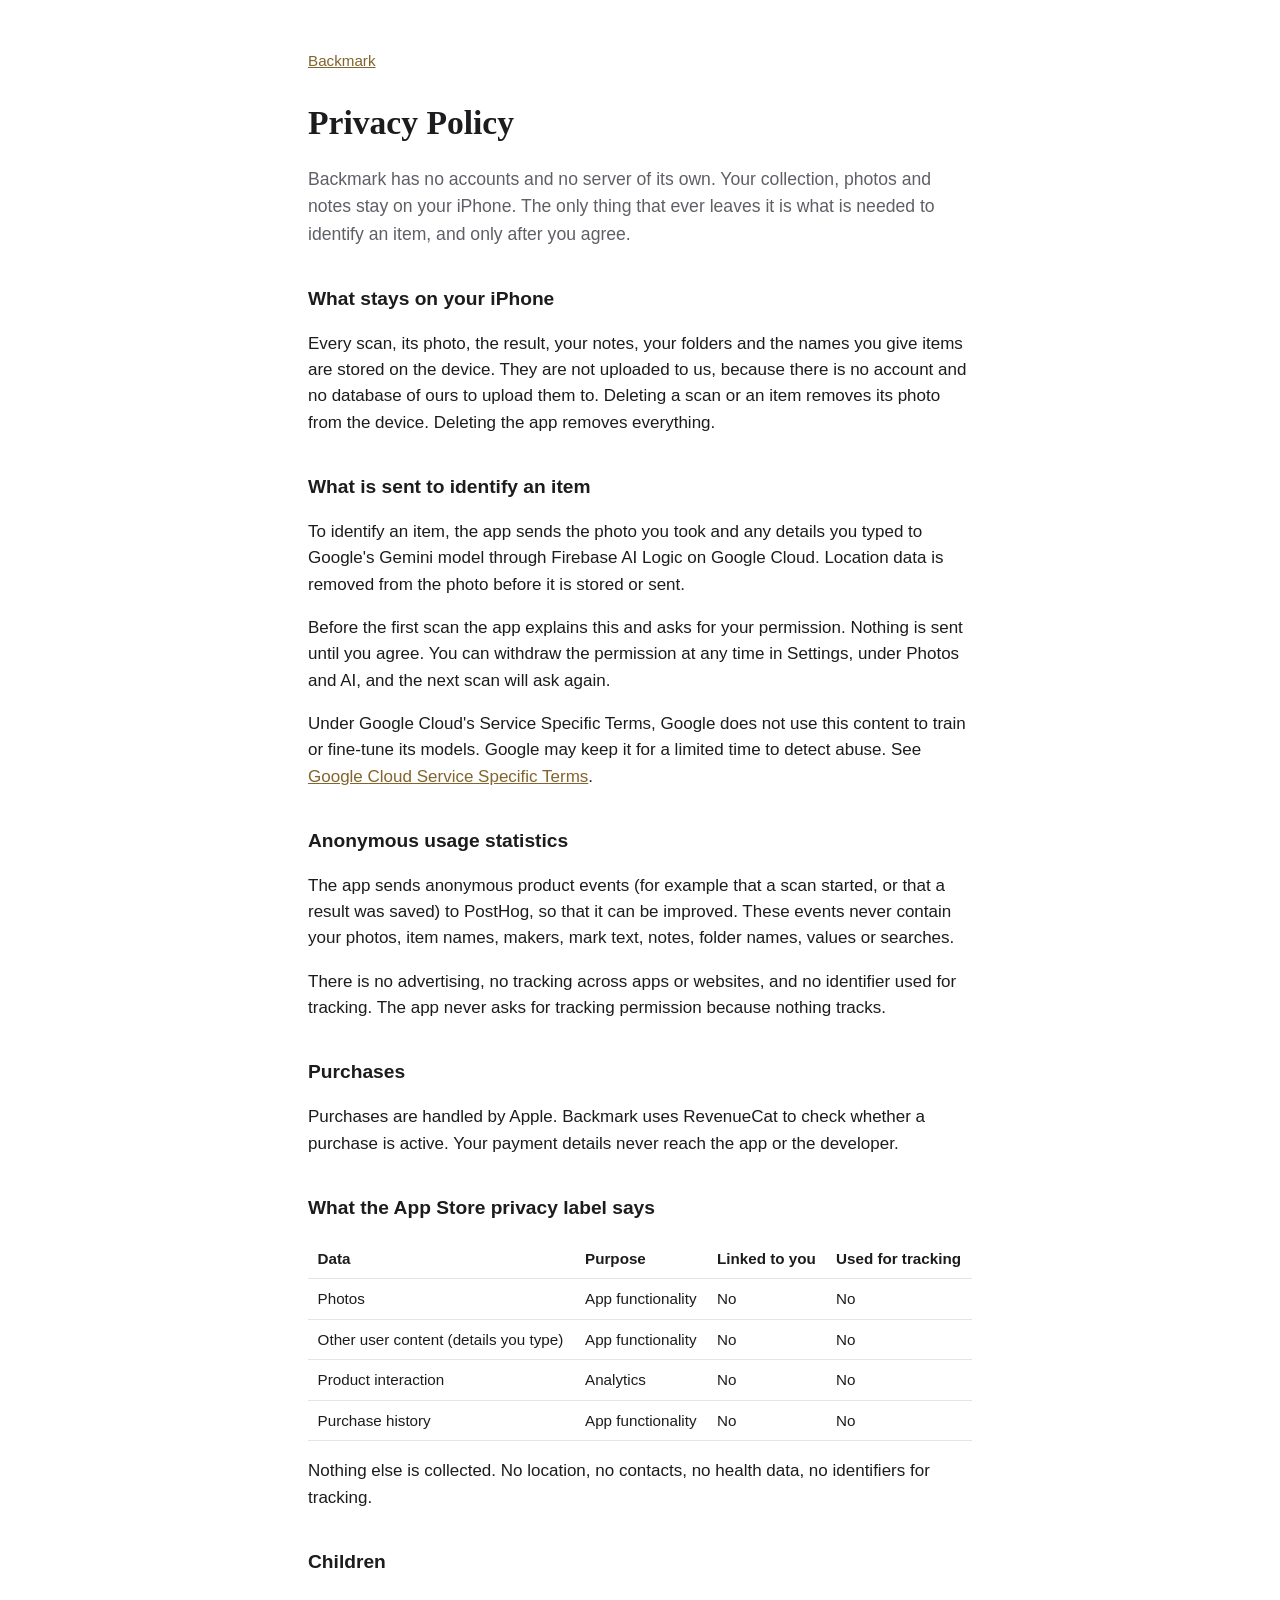
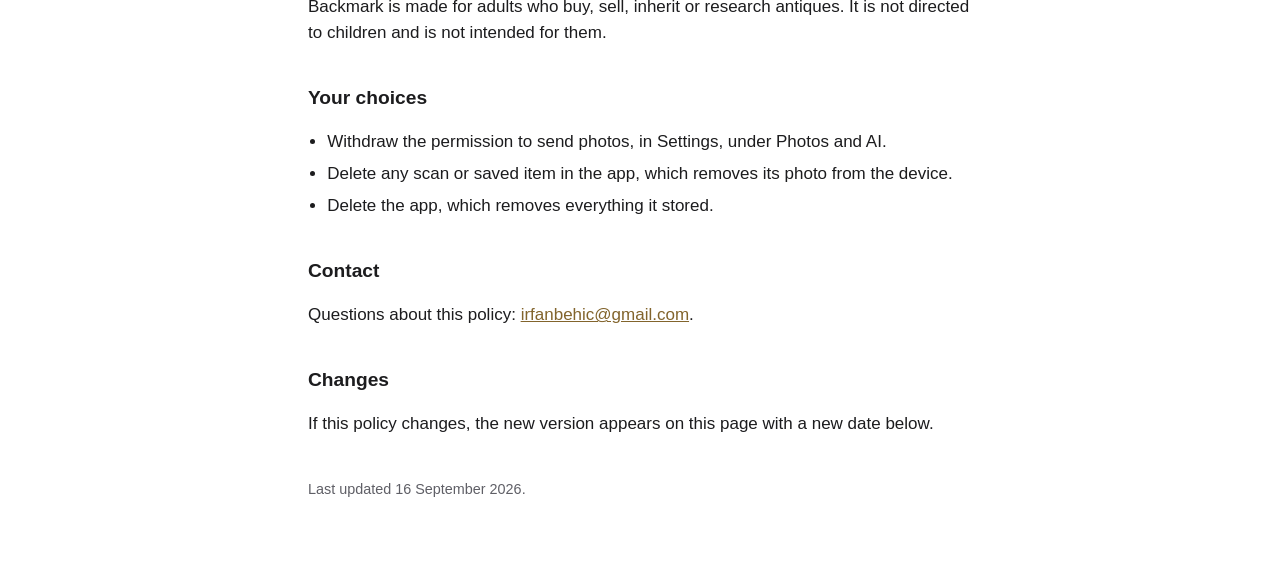
==== privacy/index.html @ 40e5ccbb "feat: add the Backmark website, privacy policy, terms and support pages Co-Authored-By: Claude Opus " ====
<!doctype html>
<html lang="en">
<head>
<meta charset="utf-8">
<meta name="viewport" content="width=device-width, initial-scale=1">
<title>Privacy Policy · Backmark</title>
<link rel="stylesheet" href="../style.css">
</head>
<body>
<main>
  <a class="back" href="../">Backmark</a>
  <h1>Privacy Policy</h1>
  <p class="lead">Backmark has no accounts and no server of its own. Your collection, photos and
  notes stay on your iPhone. The only thing that ever leaves it is what is needed to identify an
  item, and only after you agree.</p>

  <h2>What stays on your iPhone</h2>
  <p>Every scan, its photo, the result, your notes, your folders and the names you give items are
  stored on the device. They are not uploaded to us, because there is no account and no database of
  ours to upload them to. Deleting a scan or an item removes its photo from the device. Deleting the
  app removes everything.</p>

  <h2>What is sent to identify an item</h2>
  <p>To identify an item, the app sends the photo you took and any details you typed to Google's
  Gemini model through Firebase AI Logic on Google Cloud. Location data is removed from the photo
  before it is stored or sent.</p>
  <p>Before the first scan the app explains this and asks for your permission. Nothing is sent until
  you agree. You can withdraw the permission at any time in Settings, under Photos and AI, and the
  next scan will ask again.</p>
  <p>Under Google Cloud's Service Specific Terms, Google does not use this content to train or
  fine-tune its models. Google may keep it for a limited time to detect abuse. See
  <a href="https://cloud.google.com/terms/service-terms">Google Cloud Service Specific Terms</a>.</p>

  <h2>Anonymous usage statistics</h2>
  <p>The app sends anonymous product events (for example that a scan started, or that a result was
  saved) to PostHog, so that it can be improved. These events never contain your photos, item names,
  makers, mark text, notes, folder names, values or searches.</p>
  <p>There is no advertising, no tracking across apps or websites, and no identifier used for
  tracking. The app never asks for tracking permission because nothing tracks.</p>

  <h2>Purchases</h2>
  <p>Purchases are handled by Apple. Backmark uses RevenueCat to check whether a purchase is active.
  Your payment details never reach the app or the developer.</p>

  <h2>What the App Store privacy label says</h2>
  <table>
    <tr><th>Data</th><th>Purpose</th><th>Linked to you</th><th>Used for tracking</th></tr>
    <tr><td>Photos</td><td>App functionality</td><td>No</td><td>No</td></tr>
    <tr><td>Other user content (details you type)</td><td>App functionality</td><td>No</td><td>No</td></tr>
    <tr><td>Product interaction</td><td>Analytics</td><td>No</td><td>No</td></tr>
    <tr><td>Purchase history</td><td>App functionality</td><td>No</td><td>No</td></tr>
  </table>
  <p>Nothing else is collected. No location, no contacts, no health data, no identifiers for
  tracking.</p>

  <h2>Children</h2>
  <p>Backmark is made for adults who buy, sell, inherit or research antiques. It is not directed to
  children and is not intended for them.</p>

  <h2>Your choices</h2>
  <ul>
    <li>Withdraw the permission to send photos, in Settings, under Photos and AI.</li>
    <li>Delete any scan or saved item in the app, which removes its photo from the device.</li>
    <li>Delete the app, which removes everything it stored.</li>
  </ul>

  <h2>Contact</h2>
  <p>Questions about this policy: <a href="mailto:irfanbehic@gmail.com">irfanbehic@gmail.com</a>.</p>

  <h2>Changes</h2>
  <p>If this policy changes, the new version appears on this page with a new date below.</p>

  <p class="updated">Last updated 16 September 2026.</p>
</main>
</body>
</html>
---- style.css ----
:root {
  --ground: #ffffff;
  --text: #1c1c1e;
  --secondary: #5f5f66;
  --brass: #82642c;
  --rule: #e3e3e8;
}

@media (prefers-color-scheme: dark) {
  :root {
    --ground: #000000;
    --text: #f2f2f7;
    --secondary: #aeaeb2;
    --brass: #d4af6a;
    --rule: #2c2c2e;
  }
}

* { box-sizing: border-box; }

body {
  margin: 0;
  background: var(--ground);
  color: var(--text);
  font: 17px/1.55 -apple-system, BlinkMacSystemFont, "Segoe UI", Roboto, Helvetica, Arial, sans-serif;
  -webkit-text-size-adjust: 100%;
}

main {
  max-width: 44rem;
  margin: 0 auto;
  padding: 3rem 1.25rem 4rem;
}

h1 {
  font-family: "New York", Georgia, "Times New Roman", serif;
  font-size: 2.1rem;
  margin: 0 0 0.75rem;
}

h2 {
  font-size: 1.2rem;
  margin: 2.25rem 0 0.6rem;
}

h3 {
  font-size: 1rem;
  margin: 1.5rem 0 0.4rem;
}

p, li { color: var(--text); }

.lead { font-size: 1.1rem; color: var(--secondary); }

a { color: var(--brass); }

ul { padding-left: 1.2rem; }

li { margin: 0.35rem 0; }

table {
  border-collapse: collapse;
  width: 100%;
  margin: 1rem 0;
  font-size: 0.95rem;
}

th, td {
  text-align: left;
  padding: 0.5rem 0.6rem;
  border-bottom: 1px solid var(--rule);
  vertical-align: top;
}

.updated, .footer {
  color: var(--secondary);
  font-size: 0.9rem;
  margin-top: 2.5rem;
}

.back { display: inline-block; margin-bottom: 1.5rem; font-size: 0.95rem; }
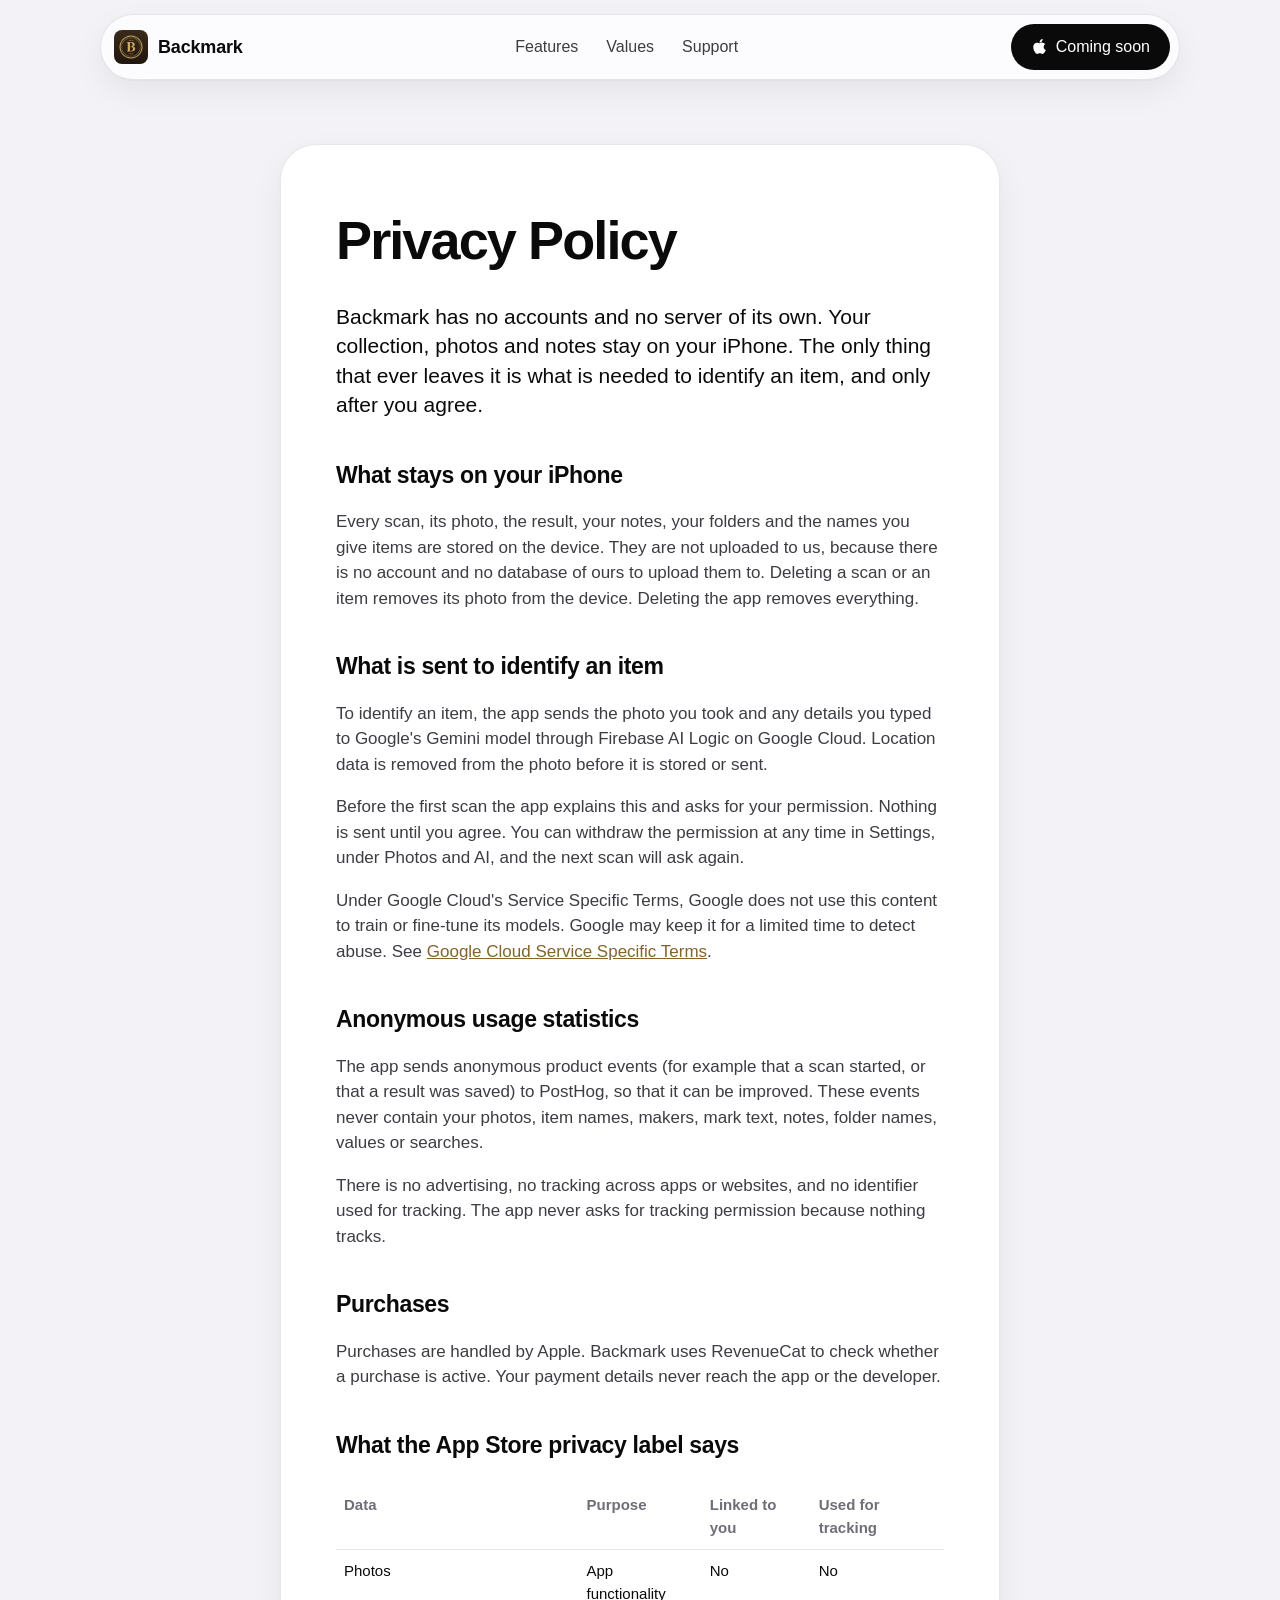
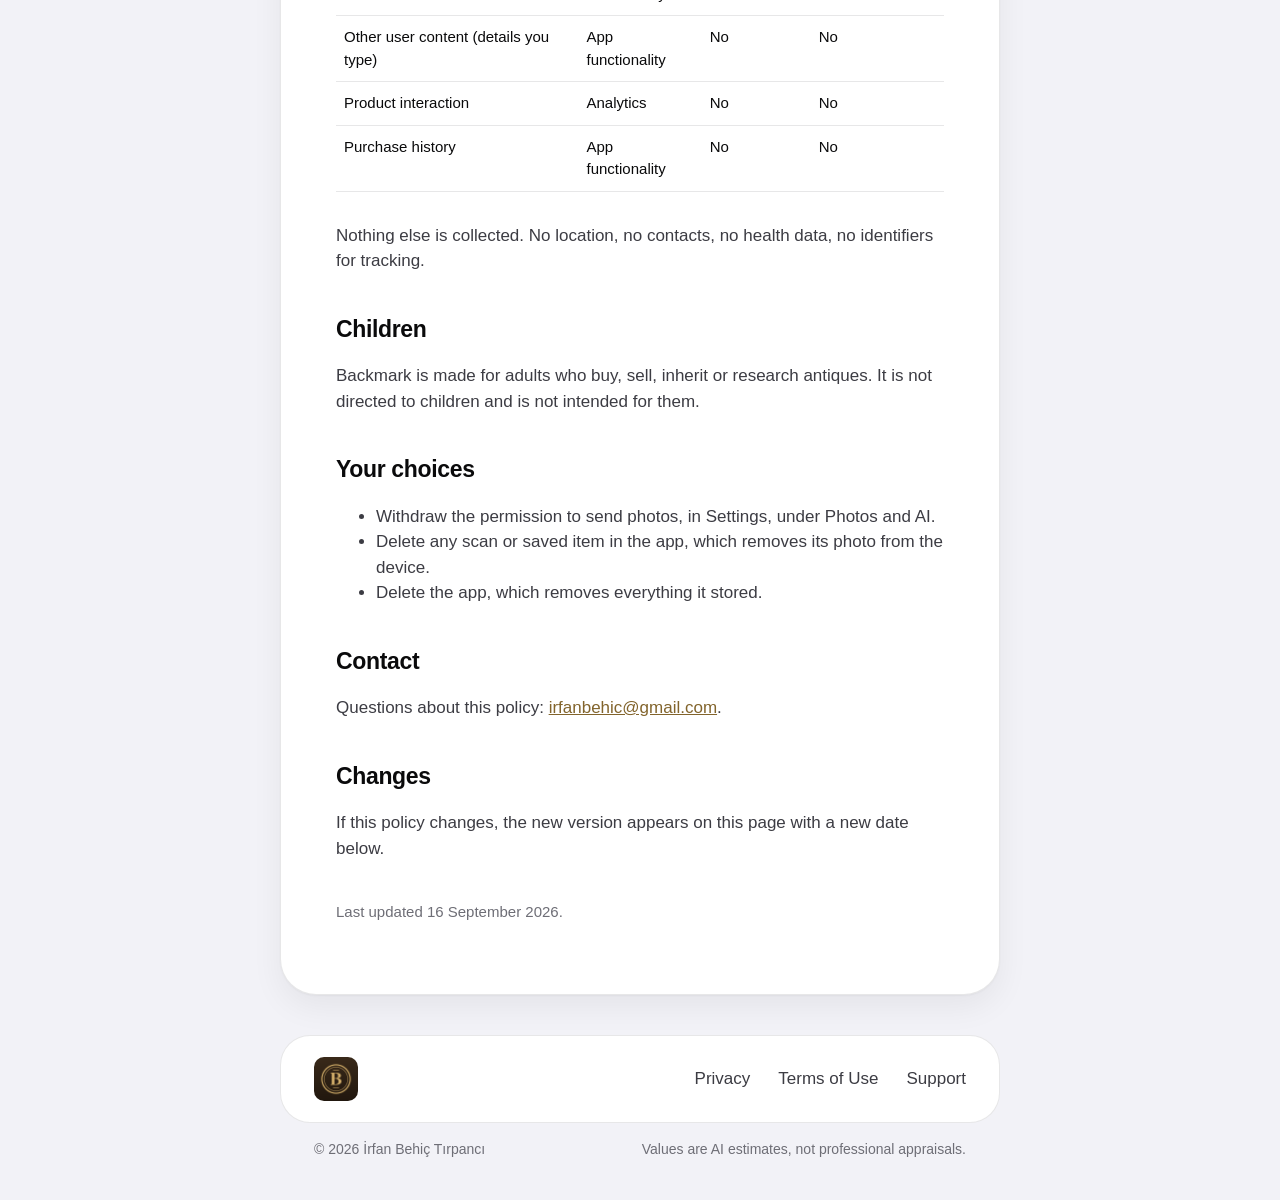
==== commit 8011947e: "feat: redesign the website with a hero, feature tiles and matching legal pages Co-Authored-By: Claud" ====
--- a/privacy/index.html
+++ b/privacy/index.html
@@ -3,12 +3,30 @@
 <head>
 <meta charset="utf-8">
 <meta name="viewport" content="width=device-width, initial-scale=1">
-<title>Privacy Policy · Backmark</title>
-<link rel="stylesheet" href="../style.css">
+<title>Privacy Policy | Backmark</title>
+<link rel="icon" href="../assets/icon-180.png" type="image/png">
+<link rel="apple-touch-icon" href="../assets/icon-180.png">
+<link rel="stylesheet" href="../assets/style.css">
 </head>
 <body>
-<main>
-  <a class="back" href="../">Backmark</a>
+
+<header class="nav">
+  <div class="nav__bar">
+    <a class="brand" href="../"><img src="../assets/icon-180.png" alt="" width="34" height="34">Backmark</a>
+    <nav class="nav__links" aria-label="Main">
+      <a href="../#features">Features</a>
+      <a href="../#values">Values</a>
+      <a href="../support/">Support</a>
+    </nav>
+    <span class="store" role="img" aria-label="Coming soon to the App Store">
+      <svg viewBox="0 0 384 512" aria-hidden="true"><path d="M318.7 268.7c-.2-36.7 16.4-64.4 50-84.8-18.8-26.9-47.2-41.7-84.7-44.6-35.5-2.8-74.3 20.7-88.5 20.7-15 0-49.4-19.7-76.4-19.7C63.3 141.2 4 184.8 4 273.5q0 39.3 14.4 81.2c12.8 36.7 59 126.7 107.2 125.2 25.2-.6 43-17.9 75.8-17.9 31.8 0 48.3 17.9 76.4 17.9 48.6-.7 90.4-82.5 102.6-119.3-65.2-30.7-61.7-90-61.7-91.9zm-56.6-164.2c27.3-32.4 24.8-61.9 24-72.5-24.1 1.4-52 16.4-67.9 34.9-17.5 19.8-27.8 44.3-25.6 71.9 26.1 2 49.9-11.4 69.5-34.3z"/></svg>
+      Coming soon
+    </span>
+  </div>
+</header>
+
+<main class="doc shell shell--narrow">
+  <article class="doc__card">
   <h1>Privacy Policy</h1>
   <p class="lead">Backmark has no accounts and no server of its own. Your collection, photos and
   notes stay on your iPhone. The only thing that ever leaves it is what is needed to identify an
@@ -43,13 +61,13 @@
   Your payment details never reach the app or the developer.</p>
 
   <h2>What the App Store privacy label says</h2>
-  <table>
+  <div class="table-wrap"><table>
     <tr><th>Data</th><th>Purpose</th><th>Linked to you</th><th>Used for tracking</th></tr>
     <tr><td>Photos</td><td>App functionality</td><td>No</td><td>No</td></tr>
     <tr><td>Other user content (details you type)</td><td>App functionality</td><td>No</td><td>No</td></tr>
     <tr><td>Product interaction</td><td>Analytics</td><td>No</td><td>No</td></tr>
     <tr><td>Purchase history</td><td>App functionality</td><td>No</td><td>No</td></tr>
-  </table>
+  </table></div>
   <p>Nothing else is collected. No location, no contacts, no health data, no identifiers for
   tracking.</p>
 
@@ -71,6 +89,23 @@
   <p>If this policy changes, the new version appears on this page with a new date below.</p>
 
   <p class="updated">Last updated 16 September 2026.</p>
+</article>
 </main>
+
+<footer class="footer shell shell--narrow">
+  <div class="footer__bar">
+    <a href="../" aria-label="Backmark home"><img src="../assets/icon-180.png" alt="" width="44" height="44"></a>
+    <nav class="footer__links" aria-label="Legal">
+      <a href="../privacy/">Privacy</a>
+      <a href="../terms/">Terms of Use</a>
+      <a href="../support/">Support</a>
+    </nav>
+  </div>
+  <div class="footer__note">
+    <span>© 2026 İrfan Behiç Tırpancı</span>
+    <span>Values are AI estimates, not professional appraisals.</span>
+  </div>
+</footer>
+
 </body>
 </html>
--- a/assets/style.css
+++ b/assets/style.css
@@ -0,0 +1,331 @@
+/* Backmark website. System fonts, Brass accent, light and dark, no trackers. */
+
+:root {
+  --page: #f2f2f7;
+  --card: #ffffff;
+  --card-soft: #fafafc;
+  --ink: #0a0a0b;
+  --ink-2: #3c3c43;
+  --ink-3: #6e6e76;
+  --rule: rgba(60, 60, 67, 0.12);
+  --brass: #82642c;
+  --brass-soft: rgba(130, 100, 44, 0.1);
+  --on-dark: #ffffff;
+  --button: #0a0a0b;
+  --button-ink: #ffffff;
+  --nav: rgba(255, 255, 255, 0.72);
+  --shadow: 0 1px 2px rgba(0, 0, 0, 0.04), 0 12px 32px rgba(0, 0, 0, 0.06);
+  --green: #248a3d;
+  --orange: #c93400;
+  --grey: #8e8e93;
+  --serif: "New York", ui-serif, "Iowan Old Style", Georgia, serif;
+  --sans: -apple-system, BlinkMacSystemFont, "SF Pro Text", "Inter", "Segoe UI", Roboto, Helvetica, Arial, sans-serif;
+  --mono: ui-monospace, "SF Mono", Menlo, Consolas, monospace;
+  color-scheme: light dark;
+}
+
+@media (prefers-color-scheme: dark) {
+  :root {
+    --page: #000000;
+    --card: #1c1c1e;
+    --card-soft: #161618;
+    --ink: #f5f5f7;
+    --ink-2: #d1d1d6;
+    --ink-3: #98989f;
+    --rule: rgba(235, 235, 245, 0.12);
+    --brass: #d4af6a;
+    --brass-soft: rgba(212, 175, 106, 0.14);
+    --button: #f5f5f7;
+    --button-ink: #0a0a0b;
+    --nav: rgba(28, 28, 30, 0.72);
+    --shadow: 0 1px 2px rgba(0, 0, 0, 0.5), 0 12px 32px rgba(0, 0, 0, 0.35);
+    --green: #30d158;
+    --orange: #ff9f0a;
+    --grey: #98989f;
+  }
+}
+
+* { box-sizing: border-box; }
+
+html { scroll-behavior: smooth; }
+
+body {
+  margin: 0;
+  background: var(--page);
+  color: var(--ink);
+  font: 17px/1.5 var(--sans);
+  -webkit-font-smoothing: antialiased;
+  -webkit-text-size-adjust: 100%;
+  overflow-x: hidden;
+}
+
+img { display: block; max-width: 100%; }
+
+a { color: inherit; }
+
+.shell { width: min(1040px, 100% - 32px); margin-inline: auto; }
+.shell--narrow { width: min(720px, 100% - 32px); }
+
+.visually-hidden {
+  position: absolute; width: 1px; height: 1px; overflow: hidden;
+  clip: rect(0 0 0 0); white-space: nowrap;
+}
+
+/* Navigation: a floating glass capsule */
+
+.nav {
+  position: sticky; top: 14px; z-index: 10;
+  margin-top: 14px;
+}
+
+.nav__bar {
+  display: flex; align-items: center; justify-content: space-between; gap: 16px;
+  width: min(1080px, 100% - 24px); margin-inline: auto;
+  padding: 10px 10px 10px 14px;
+  border-radius: 999px;
+  background: var(--nav);
+  -webkit-backdrop-filter: saturate(180%) blur(20px);
+  backdrop-filter: saturate(180%) blur(20px);
+  box-shadow: inset 0 0 0 1px var(--rule), var(--shadow);
+}
+
+.brand {
+  display: inline-flex; align-items: center; gap: 10px;
+  font-weight: 600; font-size: 18px; text-decoration: none; letter-spacing: -0.01em;
+}
+.brand img { width: 34px; height: 34px; border-radius: 8px; }
+
+.nav__links { display: flex; gap: 28px; }
+.nav__links a { text-decoration: none; color: var(--ink-2); font-size: 16px; }
+.nav__links a:hover { color: var(--ink); }
+
+.store {
+  display: inline-flex; align-items: center; gap: 8px;
+  padding: 11px 20px; border-radius: 999px;
+  background: var(--button); color: var(--button-ink);
+  font-weight: 500; font-size: 16px; text-decoration: none; white-space: nowrap;
+}
+.store svg { width: 17px; height: 17px; margin-top: -2px; fill: currentColor; }
+.store--large { padding: 14px 26px; font-size: 19px; }
+.store--large svg { width: 20px; height: 20px; }
+.store small { font-size: inherit; opacity: 0.62; font-weight: 400; }
+
+@media (max-width: 720px) {
+  .nav__links { display: none; }
+  .store small { display: none; }
+}
+
+/* Hero */
+
+.hero { padding: 72px 0 56px; }
+.hero__grid {
+  display: grid; grid-template-columns: 1.05fr 0.95fr; align-items: center; gap: 40px;
+}
+
+.eyebrow {
+  display: inline-flex; align-items: center; gap: 8px;
+  padding: 6px 12px; border-radius: 999px;
+  background: var(--brass-soft); color: var(--brass);
+  font-size: 14px; font-weight: 600; margin-bottom: 22px;
+}
+
+h1, h2, h3 { margin: 0; letter-spacing: -0.025em; }
+
+.hero h1 {
+  font-size: clamp(46px, 7vw, 84px); line-height: 0.98; font-weight: 800; letter-spacing: -0.04em;
+}
+.hero h1 em { font-family: var(--serif); font-style: normal; font-weight: 700; color: var(--brass); letter-spacing: -0.02em; }
+
+.hero .lead {
+  margin: 24px 0 30px; max-width: 30ch;
+  font-size: clamp(20px, 2.2vw, 25px); line-height: 1.35; color: var(--ink-2);
+}
+
+.hero__note { margin: 16px 0 0; font-size: 15px; color: var(--ink-3); }
+
+@media (max-width: 820px) {
+  .hero { padding-top: 40px; }
+  .hero__grid { grid-template-columns: 1fr; gap: 48px; }
+}
+
+/* Phone frame around a real simulator capture */
+
+.phone {
+  position: relative; width: min(330px, 78vw); margin-inline: auto;
+  padding: 11px; border-radius: 58px;
+  background: linear-gradient(145deg, #3a3a3c, #1c1c1e 40%, #2c2c2e);
+  box-shadow: inset 0 0 0 1.5px rgba(255, 255, 255, 0.14), 0 30px 60px rgba(0, 0, 0, 0.22), 0 8px 18px rgba(0, 0, 0, 0.12);
+}
+.phone img { width: 100%; height: auto; border-radius: 47px; aspect-ratio: 1206 / 2622; object-fit: cover; object-position: top; background: #000; }
+.phone--sm { width: 250px; padding: 9px; border-radius: 46px; }
+.phone--sm img { border-radius: 37px; }
+.phone--crop { height: 470px; align-self: end; overflow: hidden; border-bottom-left-radius: 0; border-bottom-right-radius: 0; padding-bottom: 0; }
+.phone--crop img { border-bottom-left-radius: 0; border-bottom-right-radius: 0; }
+
+/* Bento */
+
+.bento {
+  display: grid; grid-template-columns: repeat(6, 1fr); gap: 20px;
+  padding: 24px 0 40px;
+}
+
+.tile {
+  position: relative; overflow: hidden;
+  background: var(--card); border-radius: 36px;
+  box-shadow: inset 0 0 0 1px var(--rule), var(--shadow);
+  padding: 34px;
+  min-height: 380px;
+}
+.tile--2 { grid-column: span 2; }
+.tile--3 { grid-column: span 3; }
+.tile--4 { grid-column: span 4; }
+.tile--6 { grid-column: span 6; }
+
+.tile h3 { font-size: 30px; line-height: 1.08; font-weight: 800; letter-spacing: -0.03em; }
+.tile h3.big { font-size: clamp(38px, 4.6vw, 56px); line-height: 1; }
+.tile p { margin: 10px 0 0; color: var(--ink-2); font-size: 18px; line-height: 1.38; max-width: 34ch; }
+
+.tile--split { display: grid; grid-template-columns: 1fr 1fr; align-items: end; gap: 20px; padding-bottom: 0; }
+.tile--split .copy { align-self: center; padding-bottom: 34px; }
+
+.tile--center { display: flex; flex-direction: column; align-items: center; justify-content: flex-end; text-align: center; }
+.tile--center p { margin-inline: auto; }
+
+@media (max-width: 900px) {
+  .tile--2, .tile--3, .tile--4 { grid-column: span 6; }
+  .tile--split { grid-template-columns: 1fr; }
+  .tile--split .copy { padding-bottom: 0; }
+}
+
+@media (max-width: 520px) {
+  .tile { padding: 26px; border-radius: 30px; min-height: 0; }
+  .bento { gap: 14px; }
+}
+
+/* Tile visuals */
+
+.mark {
+  position: relative; margin: -34px -34px 26px; height: 220px; overflow: hidden;
+}
+.mark img { width: 100%; height: 100%; object-fit: cover; filter: grayscale(1) contrast(1.05); }
+.mark__read {
+  position: absolute; left: 18px; right: 18px; bottom: 16px;
+  padding: 12px 14px; border-radius: 16px;
+  background: var(--nav); -webkit-backdrop-filter: blur(16px); backdrop-filter: blur(16px);
+  box-shadow: inset 0 0 0 1px var(--rule);
+  font: 500 13px/1.45 var(--mono); letter-spacing: 0.02em; color: var(--ink);
+}
+.mark__read b { display: block; font: 600 12px var(--sans); color: var(--ink-3); letter-spacing: 0; margin-bottom: 3px; }
+
+.words { display: grid; gap: 12px; margin: 6px 0 30px; }
+.word {
+  display: flex; align-items: center; gap: 14px;
+  padding: 14px 18px; border-radius: 20px; background: var(--card-soft);
+  box-shadow: inset 0 0 0 1px var(--rule);
+}
+.word svg { width: 26px; height: 26px; flex: none; }
+.word strong { font-size: 18px; }
+.word span { color: var(--ink-3); font-size: 15px; display: block; }
+.word--strong svg { color: var(--green); }
+.word--possible svg { color: var(--orange); }
+.word--unsure svg { color: var(--grey); }
+.no-percent {
+  display: inline-block; margin-top: 4px; font-size: 15px; color: var(--ink-3);
+}
+.no-percent s { color: var(--ink-2); }
+
+.value {
+  margin: 8px 0 26px; padding: 22px; border-radius: 24px; background: var(--card-soft);
+  box-shadow: inset 0 0 0 1px var(--rule);
+}
+.value__label { font-size: 14px; color: var(--ink-3); }
+.value__range { white-space: nowrap; font: 700 clamp(30px, 3.2vw, 38px)/1.1 var(--serif); letter-spacing: -0.01em; margin: 4px 0 6px; }
+.value__basis { font-size: 14px; color: var(--ink-3); }
+.value__photo { width: 64px; height: 64px; border-radius: 14px; float: right; margin-left: 12px; }
+
+.candidates { display: grid; gap: 0; margin-top: 26px; border-radius: 22px; overflow: hidden; box-shadow: inset 0 0 0 1px var(--rule); background: var(--card-soft); }
+.candidate { display: flex; align-items: center; gap: 14px; padding: 14px 16px; border-top: 1px solid var(--rule); }
+.candidate:first-child { border-top: 0; }
+.dot { width: 22px; height: 22px; border-radius: 50%; flex: none; }
+.dot--possible { background: var(--orange); }
+.dot--unsure { border: 2px dashed var(--grey); }
+.cand-photo { width: 76px; height: 76px; border-radius: 18px; margin-bottom: 18px; box-shadow: var(--shadow); }
+.candidate strong { display: block; font: 600 17px/1.2 var(--serif); }
+.candidate span { font-size: 14px; color: var(--ink-3); }
+
+.chips { display: flex; flex-wrap: wrap; gap: 10px; justify-content: center; margin: 0 0 26px; }
+.chip { padding: 9px 16px; border-radius: 999px; background: var(--card-soft); box-shadow: inset 0 0 0 1px var(--rule); font-size: 16px; }
+.chip--on { background: var(--brass); color: #fff; box-shadow: none; }
+@media (prefers-color-scheme: dark) { .chip--on { color: #0a0a0b; } }
+.chip b { font-weight: 400; opacity: 0.6; margin-left: 4px; }
+
+.stack { display: flex; justify-content: center; margin: 10px 0 30px; }
+.stack img { width: 118px; height: 118px; border-radius: 26px; box-shadow: 0 10px 24px rgba(0,0,0,0.16); border: 4px solid var(--card); }
+.stack img + img { margin-left: -26px; }
+.stack img:nth-child(1) { transform: rotate(-7deg) translateY(8px); }
+.stack img:nth-child(3) { transform: rotate(7deg) translateY(8px); }
+
+/* Values */
+
+.section-title { font-size: clamp(32px, 4vw, 44px); font-weight: 800; letter-spacing: -0.03em; margin: 56px 0 26px; }
+
+.values { display: grid; grid-template-columns: repeat(3, 1fr); gap: 20px; }
+.value-card {
+  background: var(--card); border-radius: 32px; padding: 30px 26px 34px;
+  box-shadow: inset 0 0 0 1px var(--rule), var(--shadow);
+}
+.value-card svg { width: 34px; height: 34px; color: var(--ink); margin-bottom: 64px; }
+.value-card h3 { font-size: 20px; letter-spacing: -0.01em; }
+.value-card p { margin: 6px 0 0; color: var(--ink-3); font-size: 17px; line-height: 1.38; }
+
+@media (max-width: 820px) { .values { grid-template-columns: 1fr; } .value-card svg { margin-bottom: 28px; } }
+
+/* Closing call to action */
+
+.closing { text-align: center; padding: 110px 0 100px; }
+.closing img { width: 96px; height: 96px; border-radius: 22px; margin: 0 auto 24px; box-shadow: var(--shadow); }
+.closing h2 { font-size: clamp(32px, 4.4vw, 48px); font-weight: 800; letter-spacing: -0.03em; margin-bottom: 12px; }
+.closing p { color: var(--ink-2); font-size: 20px; margin: 0 auto 30px; max-width: 32ch; }
+
+/* Footer */
+
+.footer { padding-bottom: 40px; }
+.footer__bar {
+  display: flex; align-items: center; justify-content: space-between; gap: 20px; flex-wrap: wrap;
+  padding: 22px 34px; border-radius: 30px; background: var(--card);
+  box-shadow: inset 0 0 0 1px var(--rule);
+}
+.footer__bar img { width: 44px; height: 44px; border-radius: 10px; }
+.footer__links { display: flex; gap: 28px; flex-wrap: wrap; }
+.footer__links a { text-decoration: none; color: var(--ink-2); }
+.footer__links a:hover { color: var(--ink); }
+.footer__note { display: flex; justify-content: space-between; gap: 12px; flex-wrap: wrap; padding: 16px 34px 0; color: var(--ink-3); font-size: 14px; }
+
+/* Legal pages */
+
+.doc { padding: 64px 0 40px; }
+.doc__card { background: var(--card); border-radius: 36px; padding: clamp(28px, 5vw, 56px); box-shadow: inset 0 0 0 1px var(--rule), var(--shadow); }
+.doc h1 { font-size: clamp(38px, 5vw, 54px); font-weight: 800; letter-spacing: -0.035em; margin-bottom: 18px; }
+.doc h2 { font-size: 23px; letter-spacing: -0.015em; margin: 38px 0 8px; }
+.doc h3 { font-size: 18px; letter-spacing: -0.01em; margin: 26px 0 4px; }
+.doc p, .doc li { color: var(--ink-2); }
+.doc a { color: var(--brass); }
+.doc .lead { font-size: 21px; line-height: 1.4; color: var(--ink); }
+.doc table { width: 100%; border-collapse: collapse; margin: 14px 0; font-size: 15px; }
+.doc th, .doc td { text-align: left; padding: 10px 8px; border-bottom: 1px solid var(--rule); vertical-align: top; }
+.doc th { color: var(--ink-3); font-weight: 600; }
+.doc .updated { margin-top: 40px; font-size: 15px; color: var(--ink-3); }
+.table-wrap { overflow-x: auto; }
+
+/* Motion */
+
+.reveal { opacity: 0; transform: translateY(18px); transition: opacity 0.7s ease, transform 0.7s cubic-bezier(0.2, 0.7, 0.2, 1); }
+.reveal.is-in { opacity: 1; transform: none; }
+.no-js .reveal { opacity: 1; transform: none; }
+
+@media (prefers-reduced-motion: reduce) {
+  html { scroll-behavior: auto; }
+  .reveal { opacity: 1; transform: none; transition: none; }
+}
+
+:focus-visible { outline: 3px solid var(--brass); outline-offset: 3px; border-radius: 8px; }
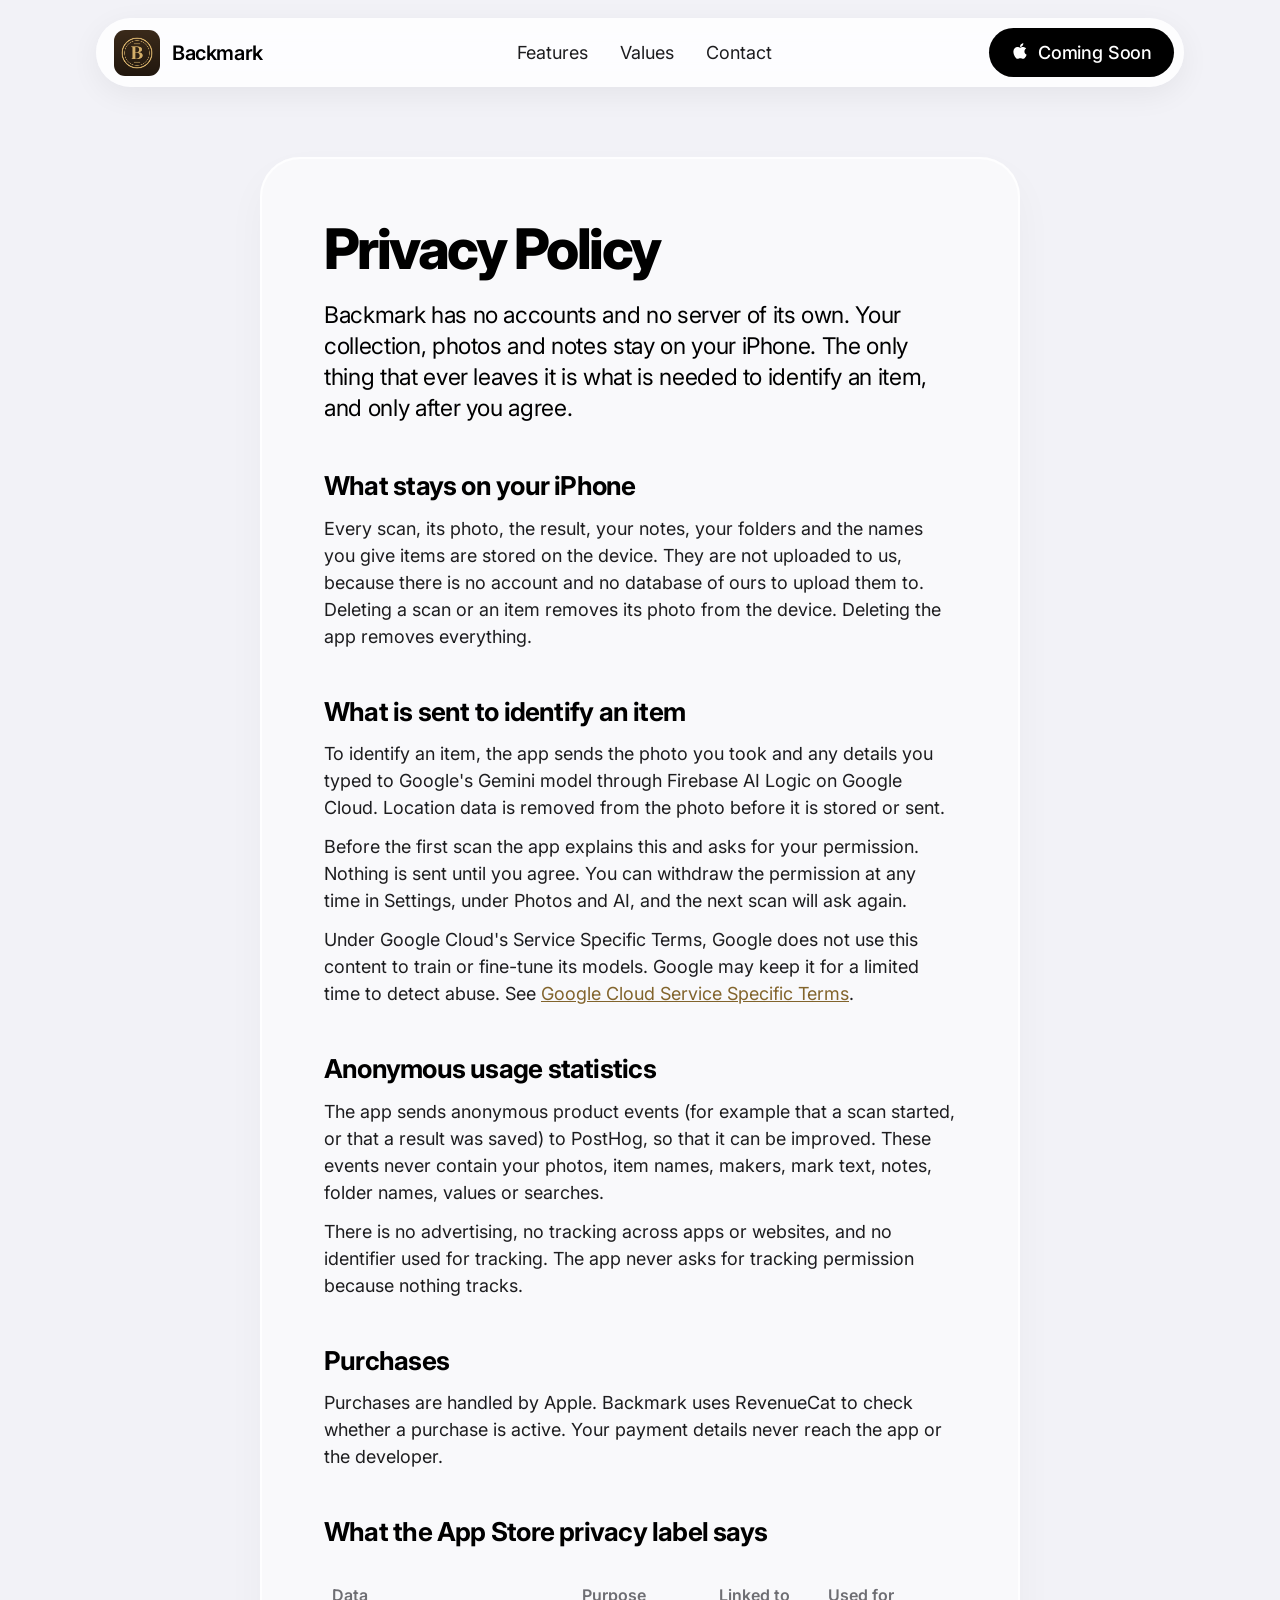
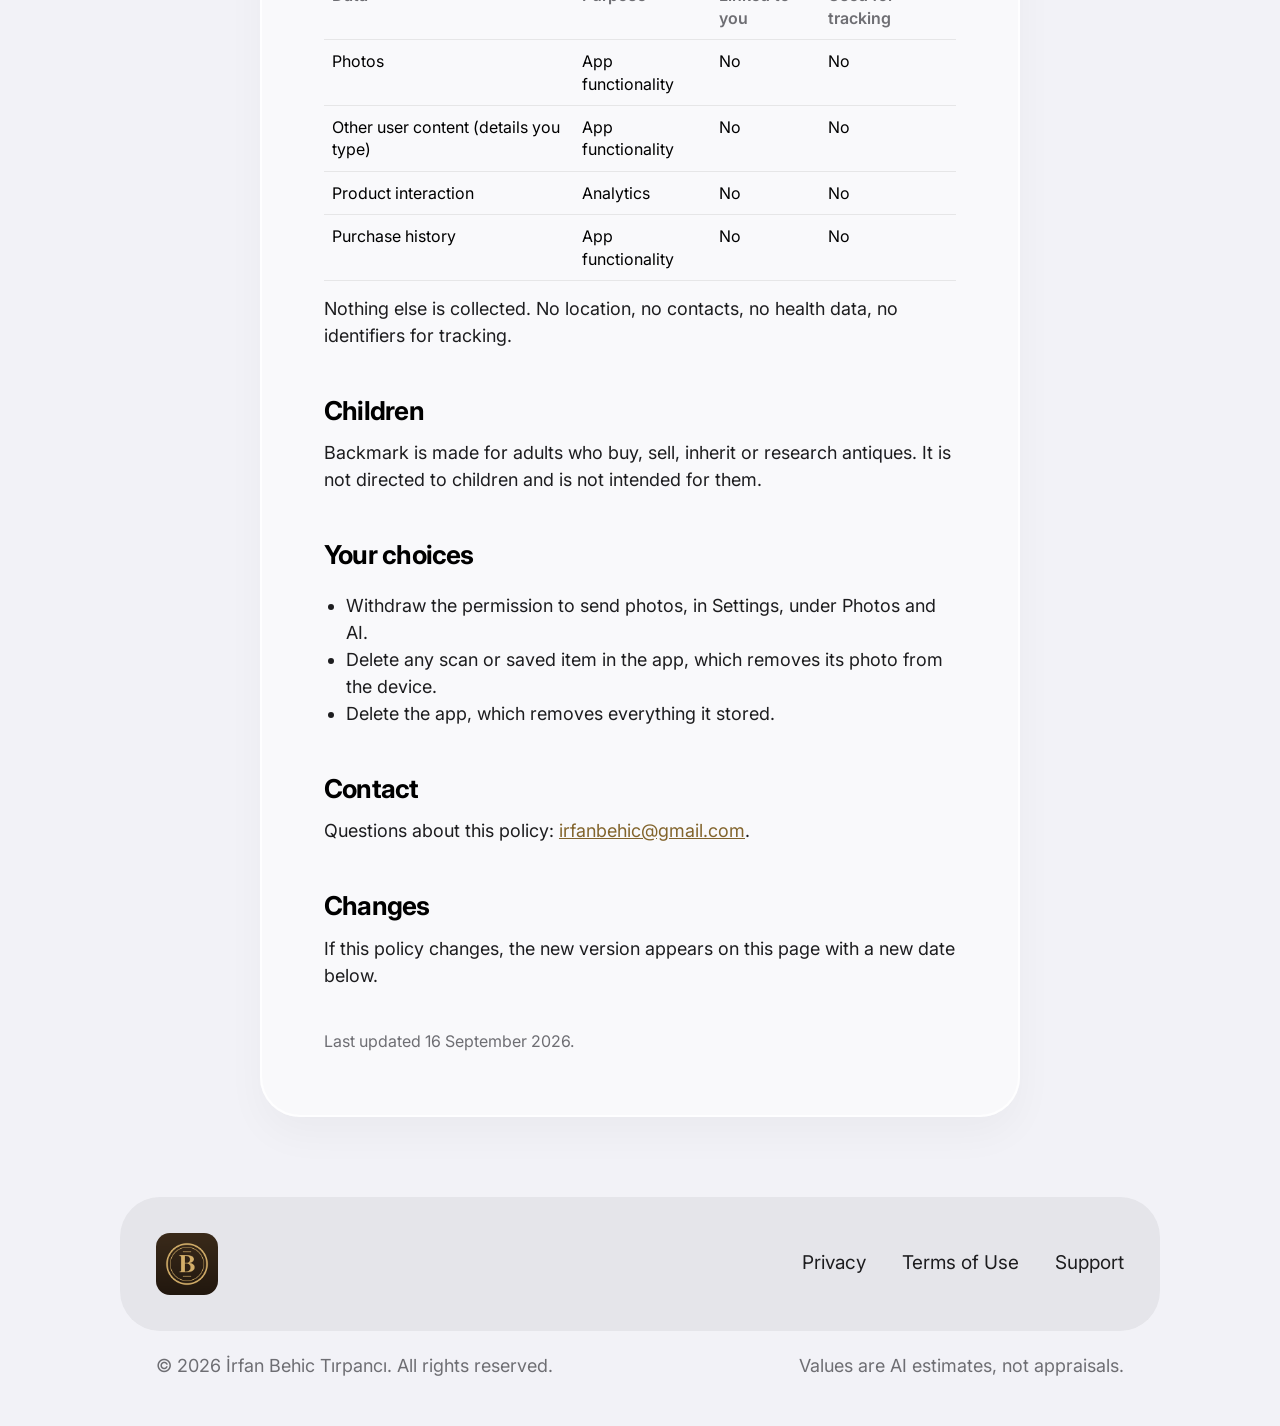
==== commit 97c29329: "feat: rebuild the site in light mode with a real iPhone frame and bento tiles Co-Authored-By: Claude" ====
--- a/privacy/index.html
+++ b/privacy/index.html
@@ -4,28 +4,32 @@
 <meta charset="utf-8">
 <meta name="viewport" content="width=device-width, initial-scale=1">
 <title>Privacy Policy | Backmark</title>
+<meta name="theme-color" content="#f2f2f7">
 <link rel="icon" href="../assets/icon-180.png" type="image/png">
 <link rel="apple-touch-icon" href="../assets/icon-180.png">
+<link rel="preconnect" href="https://fonts.googleapis.com">
+<link rel="preconnect" href="https://fonts.gstatic.com" crossorigin>
+<link href="https://fonts.googleapis.com/css2?family=Inter:wght@400;500;600;700;800&display=swap" rel="stylesheet">
 <link rel="stylesheet" href="../assets/style.css">
 </head>
 <body>
 
 <header class="nav">
   <div class="nav__bar">
-    <a class="brand" href="../"><img src="../assets/icon-180.png" alt="" width="34" height="34">Backmark</a>
+    <a class="brand" href="../"><img src="../assets/icon-180.png" alt="" width="46" height="46">Backmark</a>
     <nav class="nav__links" aria-label="Main">
       <a href="../#features">Features</a>
       <a href="../#values">Values</a>
-      <a href="../support/">Support</a>
+      <a href="../support/">Contact</a>
     </nav>
-    <span class="store" role="img" aria-label="Coming soon to the App Store">
+    <span class="download nav__cta" role="img" aria-label="Coming soon to the App Store">
       <svg viewBox="0 0 384 512" aria-hidden="true"><path d="M318.7 268.7c-.2-36.7 16.4-64.4 50-84.8-18.8-26.9-47.2-41.7-84.7-44.6-35.5-2.8-74.3 20.7-88.5 20.7-15 0-49.4-19.7-76.4-19.7C63.3 141.2 4 184.8 4 273.5q0 39.3 14.4 81.2c12.8 36.7 59 126.7 107.2 125.2 25.2-.6 43-17.9 75.8-17.9 31.8 0 48.3 17.9 76.4 17.9 48.6-.7 90.4-82.5 102.6-119.3-65.2-30.7-61.7-90-61.7-91.9zm-56.6-164.2c27.3-32.4 24.8-61.9 24-72.5-24.1 1.4-52 16.4-67.9 34.9-17.5 19.8-27.8 44.3-25.6 71.9 26.1 2 49.9-11.4 69.5-34.3z"/></svg>
-      Coming soon
+      Coming Soon
     </span>
   </div>
 </header>
 
-<main class="doc shell shell--narrow">
+<main class="doc">
   <article class="doc__card">
   <h1>Privacy Policy</h1>
   <p class="lead">Backmark has no accounts and no server of its own. Your collection, photos and
@@ -92,9 +96,9 @@
 </article>
 </main>
 
-<footer class="footer shell shell--narrow">
+<footer class="wrap">
   <div class="footer__bar">
-    <a href="../" aria-label="Backmark home"><img src="../assets/icon-180.png" alt="" width="44" height="44"></a>
+    <a href="../" aria-label="Backmark home"><img src="../assets/icon-180.png" alt="" width="62" height="62"></a>
     <nav class="footer__links" aria-label="Legal">
       <a href="../privacy/">Privacy</a>
       <a href="../terms/">Terms of Use</a>
@@ -102,8 +106,8 @@
     </nav>
   </div>
   <div class="footer__note">
-    <span>© 2026 İrfan Behiç Tırpancı</span>
-    <span>Values are AI estimates, not professional appraisals.</span>
+    <span>© 2026 İrfan Behic Tırpancı. All rights reserved.</span>
+    <span>Values are AI estimates, not appraisals.</span>
   </div>
 </footer>
 
--- a/assets/style.css
+++ b/assets/style.css
@@ -1,48 +1,20 @@
-/* Backmark website. System fonts, Brass accent, light and dark, no trackers. */
+/* Backmark website. Light only, Inter, one Brass accent, no trackers. */
 
 :root {
   --page: #f2f2f7;
-  --card: #ffffff;
-  --card-soft: #fafafc;
-  --ink: #0a0a0b;
-  --ink-2: #3c3c43;
-  --ink-3: #6e6e76;
-  --rule: rgba(60, 60, 67, 0.12);
+  --card: #f9f9fb;
+  --card-edge: rgba(255, 255, 255, 0.9);
+  --ink: #000000;
+  --ink-2: #1d1d1f;
+  --muted: #6e6e73;
   --brass: #82642c;
-  --brass-soft: rgba(130, 100, 44, 0.1);
-  --on-dark: #ffffff;
-  --button: #0a0a0b;
-  --button-ink: #ffffff;
-  --nav: rgba(255, 255, 255, 0.72);
-  --shadow: 0 1px 2px rgba(0, 0, 0, 0.04), 0 12px 32px rgba(0, 0, 0, 0.06);
-  --green: #248a3d;
-  --orange: #c93400;
+  --green: #34c759;
+  --orange: #ff9500;
   --grey: #8e8e93;
-  --serif: "New York", ui-serif, "Iowan Old Style", Georgia, serif;
-  --sans: -apple-system, BlinkMacSystemFont, "SF Pro Text", "Inter", "Segoe UI", Roboto, Helvetica, Arial, sans-serif;
-  --mono: ui-monospace, "SF Mono", Menlo, Consolas, monospace;
-  color-scheme: light dark;
-}
-
-@media (prefers-color-scheme: dark) {
-  :root {
-    --page: #000000;
-    --card: #1c1c1e;
-    --card-soft: #161618;
-    --ink: #f5f5f7;
-    --ink-2: #d1d1d6;
-    --ink-3: #98989f;
-    --rule: rgba(235, 235, 245, 0.12);
-    --brass: #d4af6a;
-    --brass-soft: rgba(212, 175, 106, 0.14);
-    --button: #f5f5f7;
-    --button-ink: #0a0a0b;
-    --nav: rgba(28, 28, 30, 0.72);
-    --shadow: 0 1px 2px rgba(0, 0, 0, 0.5), 0 12px 32px rgba(0, 0, 0, 0.35);
-    --green: #30d158;
-    --orange: #ff9f0a;
-    --grey: #98989f;
-  }
+  --footer: #e5e5ea;
+  --font: "Inter", -apple-system, BlinkMacSystemFont, "Segoe UI", Helvetica, Arial, sans-serif;
+  --serif: "New York", ui-serif, Georgia, serif;
+  color-scheme: light;
 }
 
 * { box-sizing: border-box; }
@@ -53,279 +25,242 @@
   margin: 0;
   background: var(--page);
   color: var(--ink);
-  font: 17px/1.5 var(--sans);
+  font: 400 18px/1.4 var(--font);
   -webkit-font-smoothing: antialiased;
   -webkit-text-size-adjust: 100%;
   overflow-x: hidden;
 }
 
 img { display: block; max-width: 100%; }
-
 a { color: inherit; }
-
-.shell { width: min(1040px, 100% - 32px); margin-inline: auto; }
-.shell--narrow { width: min(720px, 100% - 32px); }
-
-.visually-hidden {
-  position: absolute; width: 1px; height: 1px; overflow: hidden;
-  clip: rect(0 0 0 0); white-space: nowrap;
-}
-
-/* Navigation: a floating glass capsule */
-
-.nav {
-  position: sticky; top: 14px; z-index: 10;
-  margin-top: 14px;
-}
-
+h1, h2, h3, p { margin: 0; }
+
+.wrap { width: min(1040px, 100% - 32px); margin-inline: auto; }
+
+/* Navigation */
+
+.nav { position: sticky; top: 0; z-index: 20; padding: 18px 16px 0; }
 .nav__bar {
-  display: flex; align-items: center; justify-content: space-between; gap: 16px;
-  width: min(1080px, 100% - 24px); margin-inline: auto;
-  padding: 10px 10px 10px 14px;
-  border-radius: 999px;
-  background: var(--nav);
+  display: grid; grid-template-columns: 1fr auto 1fr; align-items: center;
+  width: min(1088px, 100%); margin-inline: auto;
+  padding: 10px 10px 10px 18px; border-radius: 999px;
+  background: rgba(255, 255, 255, 0.82);
   -webkit-backdrop-filter: saturate(180%) blur(20px);
   backdrop-filter: saturate(180%) blur(20px);
-  box-shadow: inset 0 0 0 1px var(--rule), var(--shadow);
-}
-
-.brand {
-  display: inline-flex; align-items: center; gap: 10px;
-  font-weight: 600; font-size: 18px; text-decoration: none; letter-spacing: -0.01em;
-}
-.brand img { width: 34px; height: 34px; border-radius: 8px; }
-
-.nav__links { display: flex; gap: 28px; }
-.nav__links a { text-decoration: none; color: var(--ink-2); font-size: 16px; }
-.nav__links a:hover { color: var(--ink); }
-
-.store {
-  display: inline-flex; align-items: center; gap: 8px;
-  padding: 11px 20px; border-radius: 999px;
-  background: var(--button); color: var(--button-ink);
-  font-weight: 500; font-size: 16px; text-decoration: none; white-space: nowrap;
-}
-.store svg { width: 17px; height: 17px; margin-top: -2px; fill: currentColor; }
-.store--large { padding: 14px 26px; font-size: 19px; }
-.store--large svg { width: 20px; height: 20px; }
-.store small { font-size: inherit; opacity: 0.62; font-weight: 400; }
-
-@media (max-width: 720px) {
+  box-shadow: 0 8px 30px rgba(0, 0, 0, 0.06);
+}
+.brand { display: inline-flex; align-items: center; gap: 12px; font-weight: 600; font-size: 20px; letter-spacing: -0.02em; text-decoration: none; }
+.brand img { width: 46px; height: 46px; border-radius: 11px; }
+.nav__links { display: flex; gap: 32px; }
+.nav__links a { text-decoration: none; font-size: 18px; color: var(--ink-2); }
+.nav__cta { justify-self: end; }
+
+.download {
+  display: inline-flex; align-items: center; gap: 9px;
+  padding: 12px 22px; border-radius: 999px;
+  background: #000; color: #fff; text-decoration: none;
+  font-weight: 500; font-size: 18px; letter-spacing: -0.01em; white-space: nowrap;
+}
+.download svg { width: 18px; height: 18px; fill: currentColor; margin-top: -3px; }
+.download--large { padding: 15px 28px; font-size: 22px; }
+.download--large svg { width: 21px; height: 21px; }
+
+@media (max-width: 760px) {
+  .nav__bar { grid-template-columns: 1fr auto; }
   .nav__links { display: none; }
-  .store small { display: none; }
+  .brand img { width: 38px; height: 38px; }
+  .download { font-size: 16px; padding: 10px 18px; }
 }
 
 /* Hero */
 
-.hero { padding: 72px 0 56px; }
-.hero__grid {
-  display: grid; grid-template-columns: 1.05fr 0.95fr; align-items: center; gap: 40px;
-}
-
-.eyebrow {
-  display: inline-flex; align-items: center; gap: 8px;
-  padding: 6px 12px; border-radius: 999px;
-  background: var(--brass-soft); color: var(--brass);
-  font-size: 14px; font-weight: 600; margin-bottom: 22px;
-}
-
-h1, h2, h3 { margin: 0; letter-spacing: -0.025em; }
-
-.hero h1 {
-  font-size: clamp(46px, 7vw, 84px); line-height: 0.98; font-weight: 800; letter-spacing: -0.04em;
-}
-.hero h1 em { font-family: var(--serif); font-style: normal; font-weight: 700; color: var(--brass); letter-spacing: -0.02em; }
-
-.hero .lead {
-  margin: 24px 0 30px; max-width: 30ch;
-  font-size: clamp(20px, 2.2vw, 25px); line-height: 1.35; color: var(--ink-2);
-}
-
-.hero__note { margin: 16px 0 0; font-size: 15px; color: var(--ink-3); }
-
-@media (max-width: 820px) {
-  .hero { padding-top: 40px; }
-  .hero__grid { grid-template-columns: 1fr; gap: 48px; }
-}
-
-/* Phone frame around a real simulator capture */
-
-.phone {
-  position: relative; width: min(330px, 78vw); margin-inline: auto;
-  padding: 11px; border-radius: 58px;
-  background: linear-gradient(145deg, #3a3a3c, #1c1c1e 40%, #2c2c2e);
-  box-shadow: inset 0 0 0 1.5px rgba(255, 255, 255, 0.14), 0 30px 60px rgba(0, 0, 0, 0.22), 0 8px 18px rgba(0, 0, 0, 0.12);
-}
-.phone img { width: 100%; height: auto; border-radius: 47px; aspect-ratio: 1206 / 2622; object-fit: cover; object-position: top; background: #000; }
-.phone--sm { width: 250px; padding: 9px; border-radius: 46px; }
-.phone--sm img { border-radius: 37px; }
-.phone--crop { height: 470px; align-self: end; overflow: hidden; border-bottom-left-radius: 0; border-bottom-right-radius: 0; padding-bottom: 0; }
-.phone--crop img { border-bottom-left-radius: 0; border-bottom-right-radius: 0; }
+.hero { min-height: calc(100vh - 90px); display: flex; align-items: center; padding: 60px 0; }
+.hero__grid { display: grid; grid-template-columns: 1fr 1fr; align-items: center; gap: 48px; width: min(900px, 100% - 32px); margin-inline: auto; }
+.hero h1 { font-size: clamp(48px, 6.4vw, 76px); font-weight: 800; line-height: 1.02; letter-spacing: -0.045em; }
+.hero p { margin: 22px 0 30px; font-size: clamp(22px, 2.3vw, 30px); line-height: 1.12; letter-spacing: -0.02em; color: var(--ink-2); max-width: 17em; }
+.hero__phone { width: min(330px, 80vw); justify-self: center; }
+
+@media (max-width: 800px) {
+  .hero { min-height: 0; padding-top: 40px; }
+  .hero__grid { grid-template-columns: 1fr; gap: 56px; }
+}
+
+/* Real iPhone frame: the bezel image with the capture laid into its measured screen */
+
+.iphone { position: relative; aspect-ratio: 1022 / 2082; filter: drop-shadow(0 30px 40px rgba(0, 0, 0, 0.16)); }
+.iphone > img.bezel { width: 100%; height: 100%; }
+.iphone__screen {
+  position: absolute; z-index: 1; overflow: hidden; background: #111;
+  left: 5.088%; top: 2.209%; width: 89.824%; height: 95.581%;
+  border-radius: 13.725% / 6.332%;
+}
+.iphone__screen img { width: 100%; height: 100%; object-fit: cover; object-position: top; }
 
 /* Bento */
 
-.bento {
-  display: grid; grid-template-columns: repeat(6, 1fr); gap: 20px;
-  padding: 24px 0 40px;
-}
+.bento { display: grid; grid-template-columns: repeat(12, 1fr); gap: 24px; padding: 40px 0; }
 
 .tile {
   position: relative; overflow: hidden;
-  background: var(--card); border-radius: 36px;
-  box-shadow: inset 0 0 0 1px var(--rule), var(--shadow);
-  padding: 34px;
-  min-height: 380px;
-}
-.tile--2 { grid-column: span 2; }
-.tile--3 { grid-column: span 3; }
-.tile--4 { grid-column: span 4; }
-.tile--6 { grid-column: span 6; }
-
-.tile h3 { font-size: 30px; line-height: 1.08; font-weight: 800; letter-spacing: -0.03em; }
-.tile h3.big { font-size: clamp(38px, 4.6vw, 56px); line-height: 1; }
-.tile p { margin: 10px 0 0; color: var(--ink-2); font-size: 18px; line-height: 1.38; max-width: 34ch; }
-
-.tile--split { display: grid; grid-template-columns: 1fr 1fr; align-items: end; gap: 20px; padding-bottom: 0; }
-.tile--split .copy { align-self: center; padding-bottom: 34px; }
-
-.tile--center { display: flex; flex-direction: column; align-items: center; justify-content: flex-end; text-align: center; }
-.tile--center p { margin-inline: auto; }
-
-@media (max-width: 900px) {
-  .tile--2, .tile--3, .tile--4 { grid-column: span 6; }
-  .tile--split { grid-template-columns: 1fr; }
-  .tile--split .copy { padding-bottom: 0; }
-}
-
+  border-radius: 40px; background: var(--card);
+  box-shadow: inset 0 0 0 2px var(--card-edge), 0 18px 40px rgba(0, 0, 0, 0.035);
+  min-height: 500px;
+}
+.span-4 { grid-column: span 4; }
+.span-5 { grid-column: span 5; }
+.span-6 { grid-column: span 6; }
+.span-7 { grid-column: span 7; }
+.span-8 { grid-column: span 8; }
+.span-12 { grid-column: span 12; }
+
+.tile h3 { font-size: 30px; font-weight: 700; line-height: 1.1; letter-spacing: -0.03em; }
+.tile h3.xl { font-size: clamp(44px, 5vw, 58px); font-weight: 800; line-height: 1; letter-spacing: -0.045em; }
+.tile p { margin-top: 8px; font-size: 19px; line-height: 1.22; letter-spacing: -0.01em; color: var(--ink-2); }
+
+.tile__copy { position: absolute; z-index: 2; }
+.at-bottom-right { right: 36px; bottom: 36px; left: 36px; text-align: right; }
+.at-center { inset: 0; display: flex; flex-direction: column; justify-content: center; align-items: center; text-align: center; padding: 0 60px; }
+.at-top-left { left: 48px; top: 56px; max-width: 290px; }
+.at-top-center { left: 40px; right: 40px; top: 44px; text-align: center; }
+.at-right { right: 64px; top: 50%; transform: translateY(-50%); max-width: 300px; }
+.at-bottom-center { left: 40px; right: 40px; bottom: 44px; text-align: center; }
+
+@media (max-width: 860px) {
+  .span-4, .span-5, .span-6, .span-7, .span-8 { grid-column: span 12; }
+  .at-right { right: 32px; left: 32px; max-width: none; top: auto; bottom: 36px; transform: none; }
+}
 @media (max-width: 520px) {
-  .tile { padding: 26px; border-radius: 30px; min-height: 0; }
-  .bento { gap: 14px; }
-}
-
-/* Tile visuals */
-
-.mark {
-  position: relative; margin: -34px -34px 26px; height: 220px; overflow: hidden;
-}
-.mark img { width: 100%; height: 100%; object-fit: cover; filter: grayscale(1) contrast(1.05); }
-.mark__read {
-  position: absolute; left: 18px; right: 18px; bottom: 16px;
-  padding: 12px 14px; border-radius: 16px;
-  background: var(--nav); -webkit-backdrop-filter: blur(16px); backdrop-filter: blur(16px);
-  box-shadow: inset 0 0 0 1px var(--rule);
-  font: 500 13px/1.45 var(--mono); letter-spacing: 0.02em; color: var(--ink);
-}
-.mark__read b { display: block; font: 600 12px var(--sans); color: var(--ink-3); letter-spacing: 0; margin-bottom: 3px; }
-
-.words { display: grid; gap: 12px; margin: 6px 0 30px; }
-.word {
-  display: flex; align-items: center; gap: 14px;
-  padding: 14px 18px; border-radius: 20px; background: var(--card-soft);
-  box-shadow: inset 0 0 0 1px var(--rule);
-}
-.word svg { width: 26px; height: 26px; flex: none; }
-.word strong { font-size: 18px; }
-.word span { color: var(--ink-3); font-size: 15px; display: block; }
-.word--strong svg { color: var(--green); }
-.word--possible svg { color: var(--orange); }
-.word--unsure svg { color: var(--grey); }
-.no-percent {
-  display: inline-block; margin-top: 4px; font-size: 15px; color: var(--ink-3);
-}
-.no-percent s { color: var(--ink-2); }
-
+  .bento { gap: 16px; }
+  .tile { border-radius: 32px; min-height: 460px; }
+  .tile h3 { font-size: 26px; }
+}
+
+/* Tile art */
+
+.float { position: absolute; border-radius: 26px; box-shadow: 0 22px 44px rgba(0, 0, 0, 0.16); }
+
+.mark-card { width: 200px; height: 240px; left: 50%; top: 44px; margin-left: -100px; transform: rotate(-4deg); overflow: hidden; background: #333; }
+.mark-card img { width: 100%; height: 100%; object-fit: cover; filter: grayscale(1) contrast(1.1); }
+
+.pill {
+  position: absolute; display: inline-flex; align-items: center; gap: 12px;
+  padding: 16px 22px 16px 16px; border-radius: 24px; background: #fff;
+  font-weight: 600; font-size: 20px; letter-spacing: -0.02em; white-space: nowrap;
+  box-shadow: 0 16px 36px rgba(0, 0, 0, 0.1);
+}
+.pill svg { width: 30px; height: 30px; flex: none; }
+.pill small { display: block; font-weight: 400; font-size: 14px; color: var(--muted); letter-spacing: 0; }
+.pill--strong { left: 7%; top: 48px; transform: rotate(-6deg); }
+.pill--possible { right: 6%; top: 70px; transform: rotate(5deg); }
+.pill--unsure { left: 50%; bottom: 44px; transform: translateX(-50%) rotate(-2deg); }
+.pill--strong svg { color: var(--green); }
+.pill--possible svg { color: var(--orange); }
+.pill--unsure svg { color: var(--grey); }
+
+@media (max-width: 520px) {
+  .pill { font-size: 16px; padding: 12px 16px 12px 12px; }
+  .pill svg { width: 24px; height: 24px; }
+  .pill small { display: none; }
+  .pill--strong { left: 16px; top: 34px; }
+  .pill--possible { right: 16px; top: 104px; }
+  .pill--unsure { bottom: 34px; }
+}
+
+.phone-peek { position: absolute; width: 300px; right: 48px; top: 60px; }
+.phone-peek--center { left: 50%; right: auto; margin-left: -150px; top: 190px; }
+
+.price-card {
+  position: absolute; left: 50%; top: 40px; width: 230px; margin-left: -115px; transform: rotate(3deg);
+  padding: 18px; border-radius: 28px; background: #fff; box-shadow: 0 22px 44px rgba(0, 0, 0, 0.12);
+}
+.price-card img { width: 100%; height: 104px; object-fit: cover; border-radius: 16px; margin-bottom: 14px; }
+.price-card span { display: block; font-size: 14px; color: var(--muted); }
+.price-card strong { display: block; font: 700 30px/1.1 var(--serif); letter-spacing: -0.01em; margin: 2px 0 4px; }
+
+.cand { position: absolute; width: 300px; padding: 18px 20px; border-radius: 22px; background: #fff; box-shadow: 0 18px 36px rgba(0, 0, 0, 0.09); }
+.cand strong { display: block; font: 600 20px/1.2 var(--serif); }
+.cand span { display: flex; align-items: center; gap: 8px; margin-top: 4px; font-size: 15px; color: var(--muted); }
+.cand i { width: 14px; height: 14px; border-radius: 50%; flex: none; }
+.cand--a { left: 56px; top: 70px; transform: rotate(-3deg); }
+.cand--b { left: 250px; top: 200px; transform: rotate(2deg); }
+.cand--c { left: 80px; top: 340px; transform: rotate(-1deg); }
+.cand-photo { position: absolute; left: 420px; top: 40px; width: 124px; height: 124px; border-radius: 28px; object-fit: cover; box-shadow: 0 18px 36px rgba(0, 0, 0, 0.14); transform: rotate(6deg); }
+.dot-possible { background: var(--orange); }
+.dot-unsure { border: 2px dashed var(--grey); }
+
+.circles { position: absolute; left: 50%; top: 70px; width: 380px; height: 240px; margin-left: -190px; }
+.circle { position: absolute; border-radius: 50%; overflow: hidden; background: #fff; box-shadow: 0 18px 40px rgba(0, 0, 0, 0.12); border: 8px solid #fff; }
+.circle img { width: 100%; height: 100%; object-fit: cover; }
+.circle--1 { width: 150px; height: 150px; left: 0; top: 50px; }
+.circle--2 { width: 190px; height: 190px; left: 95px; top: 0; z-index: 1; }
+.circle--3 { width: 120px; height: 120px; right: 0; top: 80px; }
+
+@media (max-width: 860px) {
+  .tile--phone { min-height: 720px; }
+  .tile--phone .at-top-left { left: 32px; right: 32px; top: 40px; max-width: none; }
+  .tile--phone .phone-peek { left: 50%; right: auto; margin-left: -140px; width: 280px; top: 230px; }
+  .tile--cands { min-height: 760px; }
+  .tile--cands .cand { width: min(280px, 100% - 48px); }
+  .tile--cands .cand--a { left: 24px; top: 40px; }
+  .tile--cands .cand--b { left: auto; right: 24px; top: 150px; }
+  .tile--cands .cand--c { left: 30px; top: 262px; }
+  .tile--cands .cand-photo { left: auto; right: 30px; top: 340px; width: 90px; height: 90px; }
+}
+@media (max-width: 520px) { .circles { transform: scale(0.8); } }
+
+/* Values */
+
+.values-title { font-size: clamp(34px, 4vw, 44px); font-weight: 700; letter-spacing: -0.035em; margin: 90px 12px 34px; }
+.values { display: grid; grid-template-columns: repeat(3, 1fr); gap: 24px; }
 .value {
-  margin: 8px 0 26px; padding: 22px; border-radius: 24px; background: var(--card-soft);
-  box-shadow: inset 0 0 0 1px var(--rule);
-}
-.value__label { font-size: 14px; color: var(--ink-3); }
-.value__range { white-space: nowrap; font: 700 clamp(30px, 3.2vw, 38px)/1.1 var(--serif); letter-spacing: -0.01em; margin: 4px 0 6px; }
-.value__basis { font-size: 14px; color: var(--ink-3); }
-.value__photo { width: 64px; height: 64px; border-radius: 14px; float: right; margin-left: 12px; }
-
-.candidates { display: grid; gap: 0; margin-top: 26px; border-radius: 22px; overflow: hidden; box-shadow: inset 0 0 0 1px var(--rule); background: var(--card-soft); }
-.candidate { display: flex; align-items: center; gap: 14px; padding: 14px 16px; border-top: 1px solid var(--rule); }
-.candidate:first-child { border-top: 0; }
-.dot { width: 22px; height: 22px; border-radius: 50%; flex: none; }
-.dot--possible { background: var(--orange); }
-.dot--unsure { border: 2px dashed var(--grey); }
-.cand-photo { width: 76px; height: 76px; border-radius: 18px; margin-bottom: 18px; box-shadow: var(--shadow); }
-.candidate strong { display: block; font: 600 17px/1.2 var(--serif); }
-.candidate span { font-size: 14px; color: var(--ink-3); }
-
-.chips { display: flex; flex-wrap: wrap; gap: 10px; justify-content: center; margin: 0 0 26px; }
-.chip { padding: 9px 16px; border-radius: 999px; background: var(--card-soft); box-shadow: inset 0 0 0 1px var(--rule); font-size: 16px; }
-.chip--on { background: var(--brass); color: #fff; box-shadow: none; }
-@media (prefers-color-scheme: dark) { .chip--on { color: #0a0a0b; } }
-.chip b { font-weight: 400; opacity: 0.6; margin-left: 4px; }
-
-.stack { display: flex; justify-content: center; margin: 10px 0 30px; }
-.stack img { width: 118px; height: 118px; border-radius: 26px; box-shadow: 0 10px 24px rgba(0,0,0,0.16); border: 4px solid var(--card); }
-.stack img + img { margin-left: -26px; }
-.stack img:nth-child(1) { transform: rotate(-7deg) translateY(8px); }
-.stack img:nth-child(3) { transform: rotate(7deg) translateY(8px); }
-
-/* Values */
-
-.section-title { font-size: clamp(32px, 4vw, 44px); font-weight: 800; letter-spacing: -0.03em; margin: 56px 0 26px; }
-
-.values { display: grid; grid-template-columns: repeat(3, 1fr); gap: 20px; }
-.value-card {
-  background: var(--card); border-radius: 32px; padding: 30px 26px 34px;
-  box-shadow: inset 0 0 0 1px var(--rule), var(--shadow);
-}
-.value-card svg { width: 34px; height: 34px; color: var(--ink); margin-bottom: 64px; }
-.value-card h3 { font-size: 20px; letter-spacing: -0.01em; }
-.value-card p { margin: 6px 0 0; color: var(--ink-3); font-size: 17px; line-height: 1.38; }
-
-@media (max-width: 820px) { .values { grid-template-columns: 1fr; } .value-card svg { margin-bottom: 28px; } }
-
-/* Closing call to action */
-
-.closing { text-align: center; padding: 110px 0 100px; }
-.closing img { width: 96px; height: 96px; border-radius: 22px; margin: 0 auto 24px; box-shadow: var(--shadow); }
-.closing h2 { font-size: clamp(32px, 4.4vw, 48px); font-weight: 800; letter-spacing: -0.03em; margin-bottom: 12px; }
-.closing p { color: var(--ink-2); font-size: 20px; margin: 0 auto 30px; max-width: 32ch; }
-
-/* Footer */
-
-.footer { padding-bottom: 40px; }
+  padding: 36px 34px 44px; border-radius: 40px; background: var(--card);
+  box-shadow: inset 0 0 0 2px var(--card-edge), 0 18px 40px rgba(0, 0, 0, 0.035);
+}
+.value svg { width: 38px; height: 38px; margin-bottom: 90px; }
+.value h3 { font-size: 21px; font-weight: 600; letter-spacing: -0.02em; }
+.value p { margin-top: 4px; font-size: 19px; line-height: 1.2; color: var(--muted); letter-spacing: -0.01em; }
+@media (max-width: 860px) { .values { grid-template-columns: 1fr; } .value svg { margin-bottom: 40px; } }
+
+/* Closing and footer */
+
+.closing { display: flex; justify-content: center; padding: 150px 0 170px; }
+
 .footer__bar {
-  display: flex; align-items: center; justify-content: space-between; gap: 20px; flex-wrap: wrap;
-  padding: 22px 34px; border-radius: 30px; background: var(--card);
-  box-shadow: inset 0 0 0 1px var(--rule);
-}
-.footer__bar img { width: 44px; height: 44px; border-radius: 10px; }
-.footer__links { display: flex; gap: 28px; flex-wrap: wrap; }
-.footer__links a { text-decoration: none; color: var(--ink-2); }
-.footer__links a:hover { color: var(--ink); }
-.footer__note { display: flex; justify-content: space-between; gap: 12px; flex-wrap: wrap; padding: 16px 34px 0; color: var(--ink-3); font-size: 14px; }
+  display: flex; align-items: center; justify-content: space-between; gap: 20px;
+  padding: 36px; border-radius: 40px; background: var(--footer);
+}
+.footer__bar img { width: 62px; height: 62px; border-radius: 14px; }
+.footer__links { display: flex; flex-wrap: wrap; gap: 36px; }
+.footer__links a { text-decoration: none; font-size: 19px; color: var(--ink-2); }
+.footer__note { display: flex; justify-content: space-between; flex-wrap: wrap; gap: 8px; padding: 22px 36px 48px; font-size: 18px; color: var(--muted); }
+@media (max-width: 600px) { .footer__bar { flex-direction: column; align-items: flex-start; } .footer__links { gap: 22px; } }
 
 /* Legal pages */
 
-.doc { padding: 64px 0 40px; }
-.doc__card { background: var(--card); border-radius: 36px; padding: clamp(28px, 5vw, 56px); box-shadow: inset 0 0 0 1px var(--rule), var(--shadow); }
-.doc h1 { font-size: clamp(38px, 5vw, 54px); font-weight: 800; letter-spacing: -0.035em; margin-bottom: 18px; }
-.doc h2 { font-size: 23px; letter-spacing: -0.015em; margin: 38px 0 8px; }
-.doc h3 { font-size: 18px; letter-spacing: -0.01em; margin: 26px 0 4px; }
-.doc p, .doc li { color: var(--ink-2); }
+.doc { width: min(760px, 100% - 32px); margin: 70px auto 80px; }
+.doc__card { padding: clamp(28px, 6vw, 64px); border-radius: 40px; background: var(--card); box-shadow: inset 0 0 0 2px var(--card-edge), 0 18px 40px rgba(0, 0, 0, 0.035); }
+.doc h1 { font-size: clamp(40px, 5vw, 56px); font-weight: 800; letter-spacing: -0.045em; line-height: 1.02; margin-bottom: 22px; }
+.doc h2 { font-size: 26px; font-weight: 700; letter-spacing: -0.03em; margin: 44px 0 10px; }
+.doc h3 { font-size: 20px; font-weight: 600; letter-spacing: -0.02em; margin: 28px 0 6px; }
+.doc p, .doc li { font-size: 18px; line-height: 1.5; color: var(--ink-2); }
+.doc p + p { margin-top: 12px; }
+.doc .lead { font-size: 23px; line-height: 1.35; letter-spacing: -0.015em; color: var(--ink); }
 .doc a { color: var(--brass); }
-.doc .lead { font-size: 21px; line-height: 1.4; color: var(--ink); }
-.doc table { width: 100%; border-collapse: collapse; margin: 14px 0; font-size: 15px; }
-.doc th, .doc td { text-align: left; padding: 10px 8px; border-bottom: 1px solid var(--rule); vertical-align: top; }
-.doc th { color: var(--ink-3); font-weight: 600; }
-.doc .updated { margin-top: 40px; font-size: 15px; color: var(--ink-3); }
+.doc ul { padding-left: 22px; }
+.doc table { width: 100%; border-collapse: collapse; margin: 14px 0; font-size: 16px; }
+.doc th, .doc td { text-align: left; padding: 10px 8px; border-bottom: 1px solid rgba(0, 0, 0, 0.08); vertical-align: top; }
+.doc th { color: var(--muted); font-weight: 600; }
+.doc .updated { margin-top: 40px; font-size: 16px; color: var(--muted); }
 .table-wrap { overflow-x: auto; }
 
 /* Motion */
 
-.reveal { opacity: 0; transform: translateY(18px); transition: opacity 0.7s ease, transform 0.7s cubic-bezier(0.2, 0.7, 0.2, 1); }
+.reveal { opacity: 0; transform: translateY(24px); transition: opacity 0.8s ease, transform 0.8s cubic-bezier(0.2, 0.7, 0.2, 1); }
 .reveal.is-in { opacity: 1; transform: none; }
 .no-js .reveal { opacity: 1; transform: none; }
-
 @media (prefers-reduced-motion: reduce) {
   html { scroll-behavior: auto; }
   .reveal { opacity: 1; transform: none; transition: none; }
 }
 
-:focus-visible { outline: 3px solid var(--brass); outline-offset: 3px; border-radius: 8px; }
+:focus-visible { outline: 3px solid var(--brass); outline-offset: 3px; border-radius: 10px; }
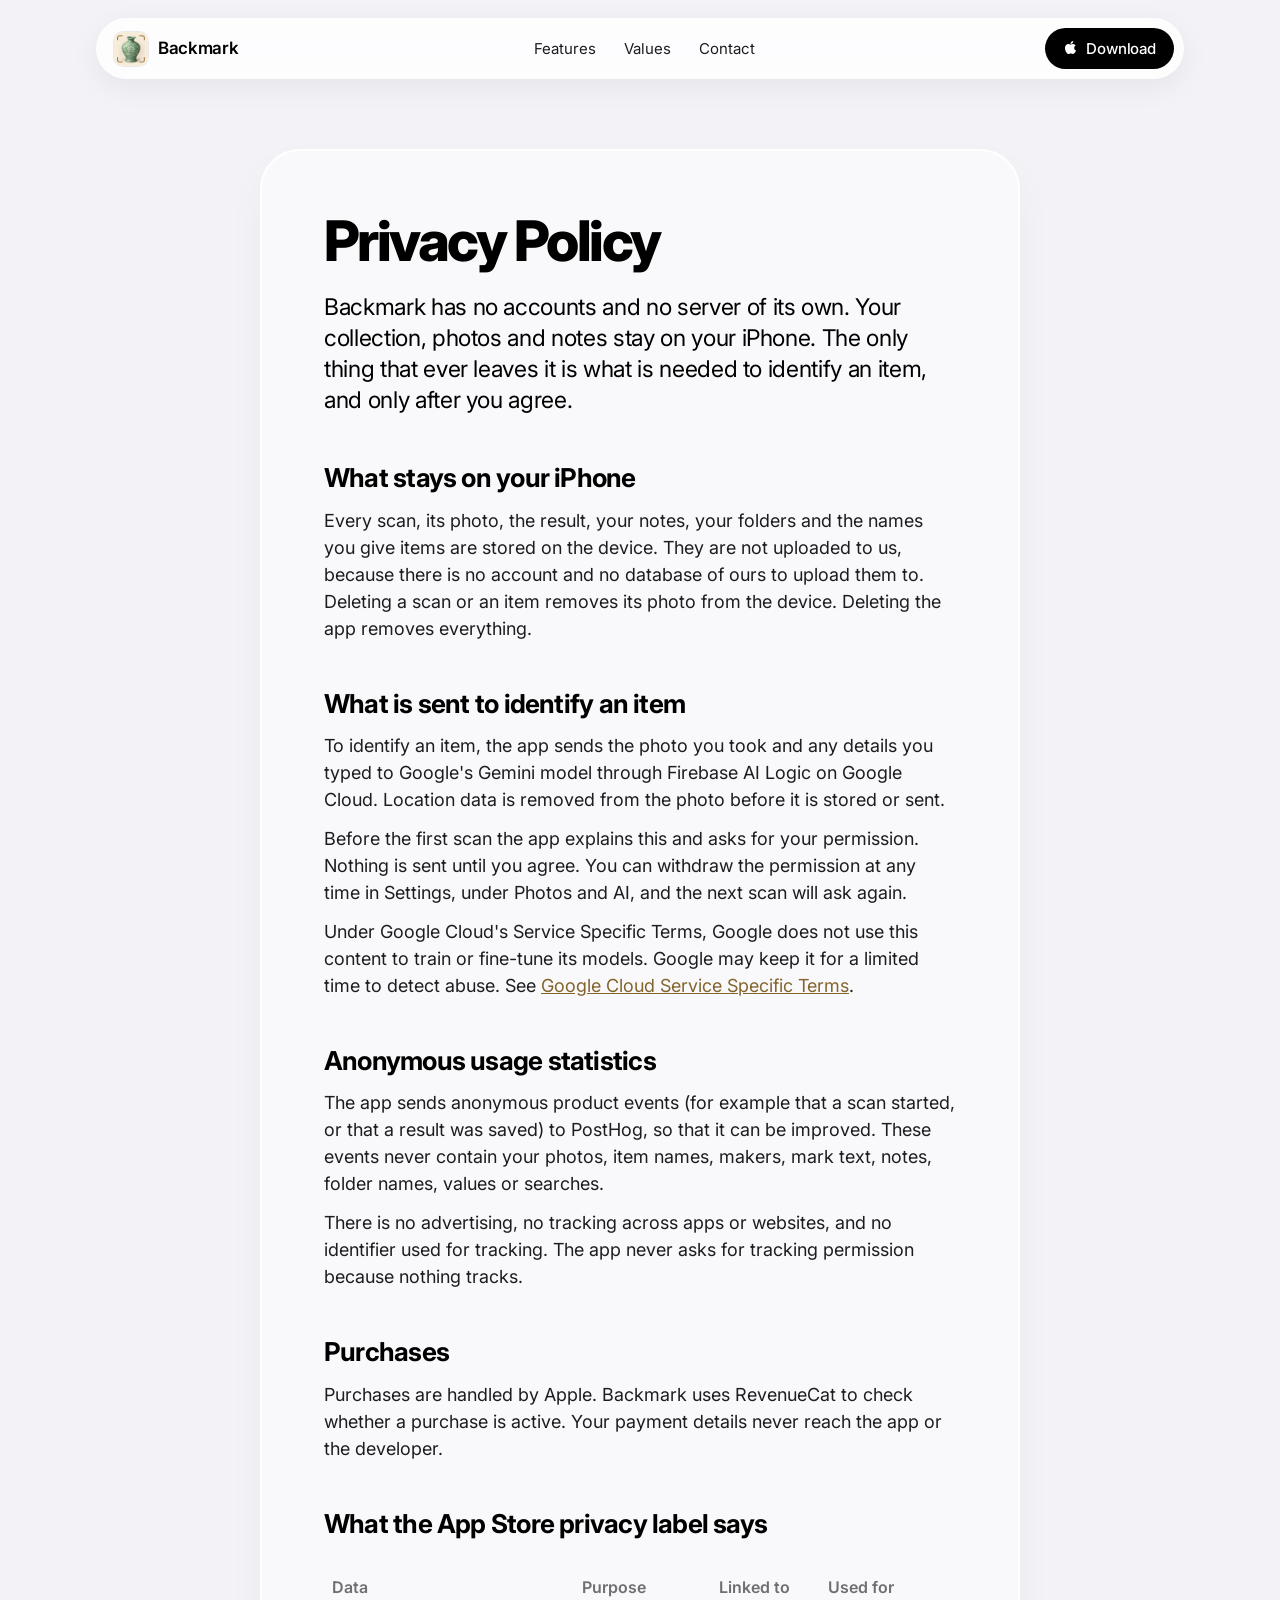
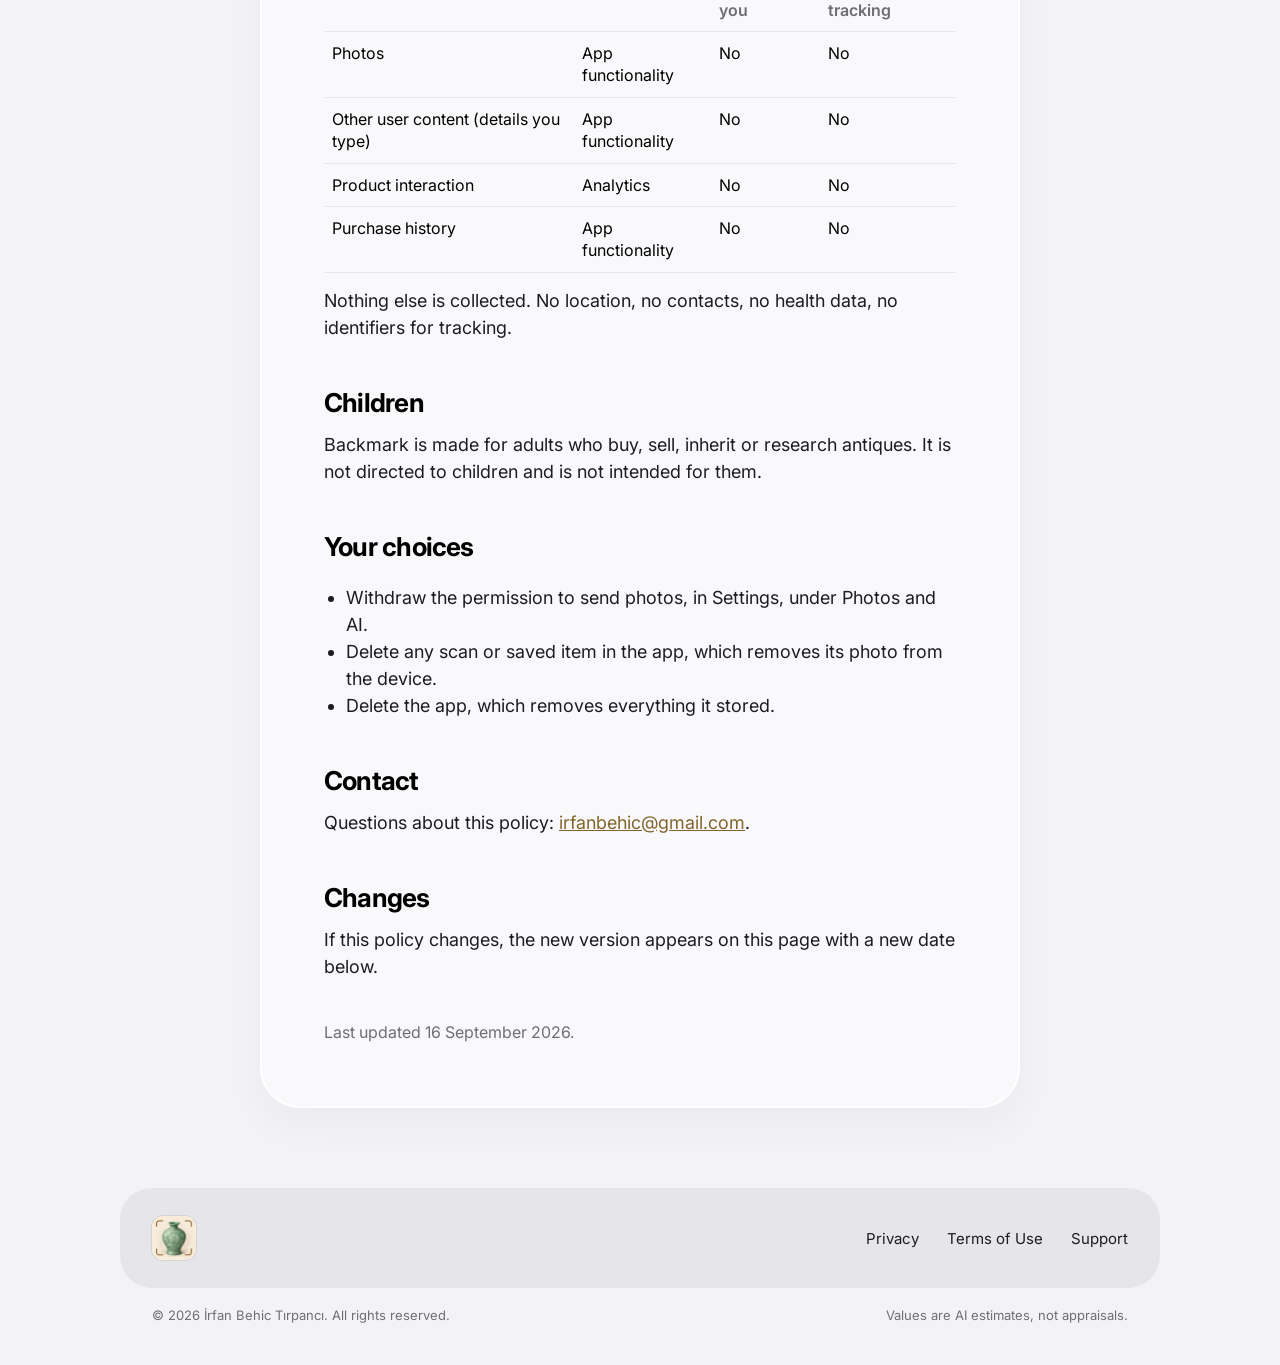
==== commit f1647304: "feat: update site for launch, real app icon, smaller nav and footer Backmark is live on the App Stor" ====
--- a/privacy/index.html
+++ b/privacy/index.html
@@ -22,10 +22,10 @@
       <a href="../#values">Values</a>
       <a href="../support/">Contact</a>
     </nav>
-    <span class="download nav__cta" role="img" aria-label="Coming soon to the App Store">
+    <a class="download nav__cta" href="https://apps.apple.com/app/id6812663428" target="_blank" rel="noopener" aria-label="Download Backmark on the App Store">
       <svg viewBox="0 0 384 512" aria-hidden="true"><path d="M318.7 268.7c-.2-36.7 16.4-64.4 50-84.8-18.8-26.9-47.2-41.7-84.7-44.6-35.5-2.8-74.3 20.7-88.5 20.7-15 0-49.4-19.7-76.4-19.7C63.3 141.2 4 184.8 4 273.5q0 39.3 14.4 81.2c12.8 36.7 59 126.7 107.2 125.2 25.2-.6 43-17.9 75.8-17.9 31.8 0 48.3 17.9 76.4 17.9 48.6-.7 90.4-82.5 102.6-119.3-65.2-30.7-61.7-90-61.7-91.9zm-56.6-164.2c27.3-32.4 24.8-61.9 24-72.5-24.1 1.4-52 16.4-67.9 34.9-17.5 19.8-27.8 44.3-25.6 71.9 26.1 2 49.9-11.4 69.5-34.3z"/></svg>
-      Coming Soon
-    </span>
+      Download
+    </a>
   </div>
 </header>
 
--- a/assets/style.css
+++ b/assets/style.css
@@ -49,27 +49,29 @@
   backdrop-filter: saturate(180%) blur(20px);
   box-shadow: 0 8px 30px rgba(0, 0, 0, 0.06);
 }
-.brand { display: inline-flex; align-items: center; gap: 12px; font-weight: 600; font-size: 20px; letter-spacing: -0.02em; text-decoration: none; }
-.brand img { width: 46px; height: 46px; border-radius: 11px; }
-.nav__links { display: flex; gap: 32px; }
-.nav__links a { text-decoration: none; font-size: 18px; color: var(--ink-2); }
+.brand { display: inline-flex; align-items: center; gap: 10px; font-weight: 600; font-size: 17px; letter-spacing: -0.02em; text-decoration: none; }
+.brand img { width: 34px; height: 34px; border-radius: 9px; box-shadow: 0 0 0 1px rgba(0, 0, 0, 0.08); }
+.nav__links { display: flex; gap: 28px; }
+.nav__links a { text-decoration: none; font-size: 15px; color: var(--ink-2); }
 .nav__cta { justify-self: end; }
 
 .download {
-  display: inline-flex; align-items: center; gap: 9px;
-  padding: 12px 22px; border-radius: 999px;
+  display: inline-flex; align-items: center; gap: 8px;
+  padding: 10px 18px; border-radius: 999px;
   background: #000; color: #fff; text-decoration: none;
-  font-weight: 500; font-size: 18px; letter-spacing: -0.01em; white-space: nowrap;
-}
-.download svg { width: 18px; height: 18px; fill: currentColor; margin-top: -3px; }
+  font-weight: 500; font-size: 15px; letter-spacing: -0.01em; white-space: nowrap;
+}
+.download svg { width: 15px; height: 15px; fill: currentColor; margin-top: -2px; }
 .download--large { padding: 15px 28px; font-size: 22px; }
 .download--large svg { width: 21px; height: 21px; }
 
 @media (max-width: 760px) {
-  .nav__bar { grid-template-columns: 1fr auto; }
+  .nav__bar { grid-template-columns: 1fr auto; padding: 6px 6px 6px 12px; }
   .nav__links { display: none; }
-  .brand img { width: 38px; height: 38px; }
-  .download { font-size: 16px; padding: 10px 18px; }
+  .brand { font-size: 15px; }
+  .brand img { width: 30px; height: 30px; }
+  .download { font-size: 13px; padding: 8px 14px; gap: 6px; }
+  .download svg { width: 13px; height: 13px; }
 }
 
 /* Hero */
@@ -227,13 +229,19 @@
 
 .footer__bar {
   display: flex; align-items: center; justify-content: space-between; gap: 20px;
-  padding: 36px; border-radius: 40px; background: var(--footer);
-}
-.footer__bar img { width: 62px; height: 62px; border-radius: 14px; }
-.footer__links { display: flex; flex-wrap: wrap; gap: 36px; }
-.footer__links a { text-decoration: none; font-size: 19px; color: var(--ink-2); }
-.footer__note { display: flex; justify-content: space-between; flex-wrap: wrap; gap: 8px; padding: 22px 36px 48px; font-size: 18px; color: var(--muted); }
-@media (max-width: 600px) { .footer__bar { flex-direction: column; align-items: flex-start; } .footer__links { gap: 22px; } }
+  padding: 28px 32px; border-radius: 32px; background: var(--footer);
+}
+.footer__bar img { width: 44px; height: 44px; border-radius: 11px; box-shadow: 0 0 0 1px rgba(0, 0, 0, 0.08); }
+.footer__links { display: flex; flex-wrap: wrap; gap: 28px; }
+.footer__links a { text-decoration: none; font-size: 15px; color: var(--ink-2); }
+.footer__note { display: flex; justify-content: space-between; flex-wrap: wrap; gap: 8px; padding: 18px 32px 40px; font-size: 13px; color: var(--muted); }
+@media (max-width: 600px) {
+  .footer__bar { flex-direction: column; align-items: flex-start; padding: 24px; gap: 18px; }
+  .footer__bar img { width: 38px; height: 38px; }
+  .footer__links { gap: 18px; }
+  .footer__links a { font-size: 14px; }
+  .footer__note { font-size: 12px; padding: 16px 24px 36px; }
+}
 
 /* Legal pages */
 
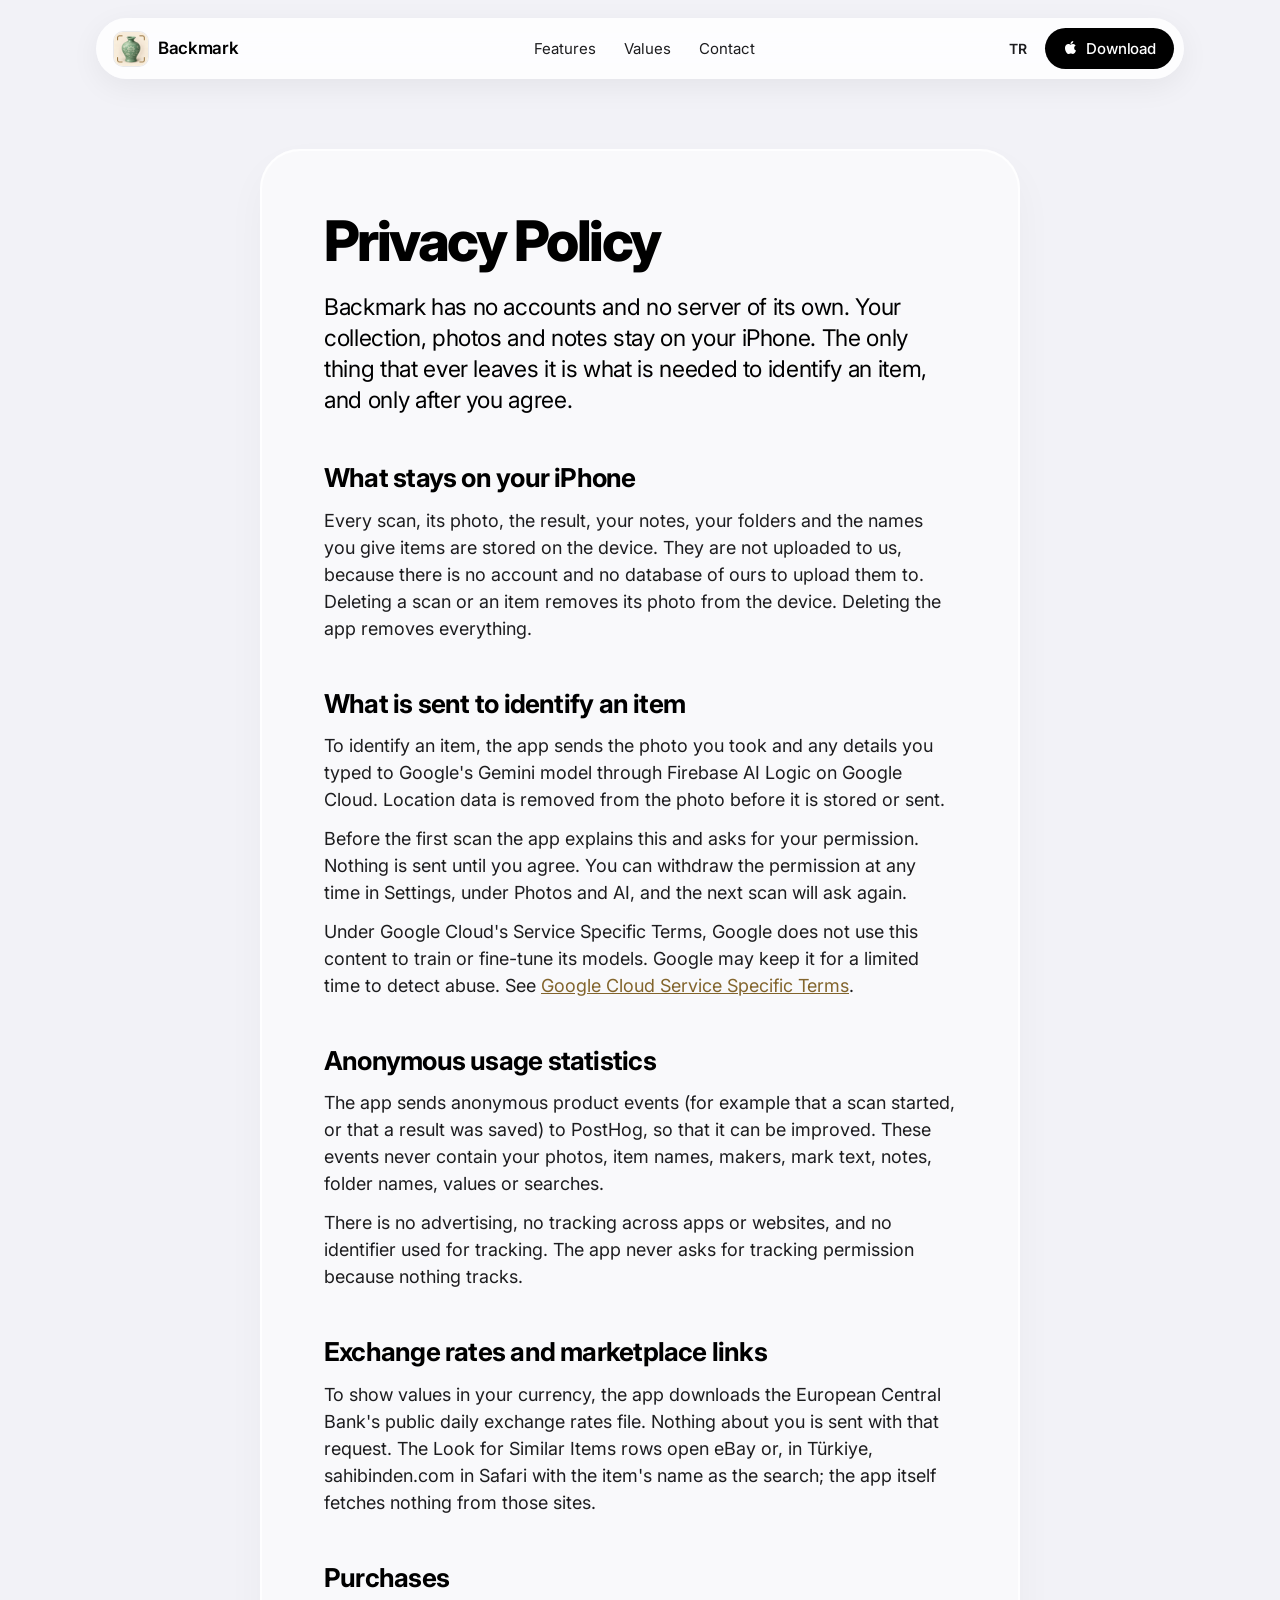
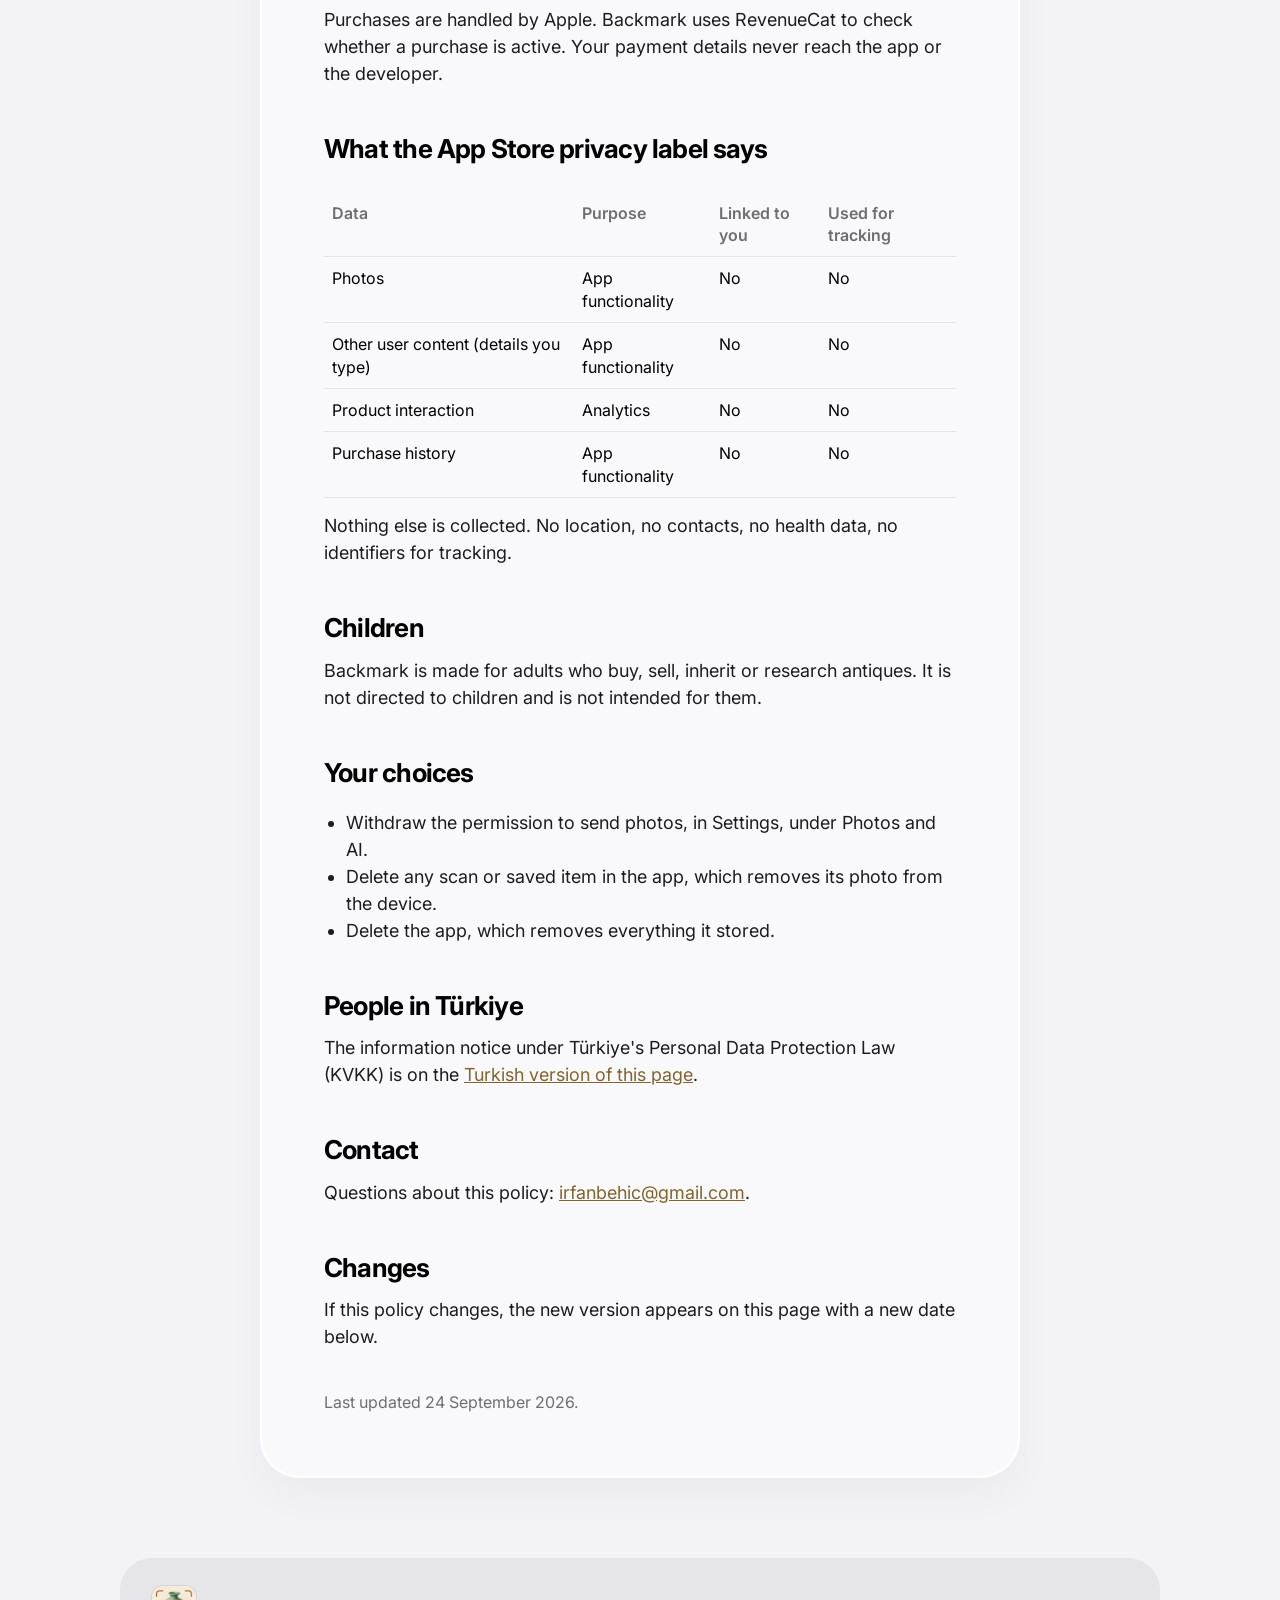
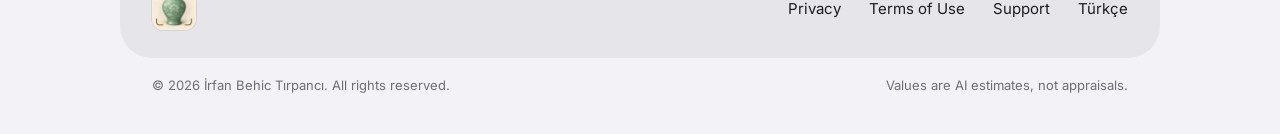
==== commit b3993960: "feat: add Turkish pages with a KVKK notice and a language switch Co-Authored-By: Claude Opus 5.5 <no" ====
--- a/privacy/index.html
+++ b/privacy/index.html
@@ -5,6 +5,9 @@
 <meta name="viewport" content="width=device-width, initial-scale=1">
 <title>Privacy Policy | Backmark</title>
 <meta name="theme-color" content="#f2f2f7">
+<link rel="alternate" hreflang="en" href="https://irfanbehic.github.io/backmark/privacy/">
+<link rel="alternate" hreflang="tr" href="https://irfanbehic.github.io/backmark/tr/privacy/">
+<link rel="alternate" hreflang="x-default" href="https://irfanbehic.github.io/backmark/privacy/">
 <link rel="icon" href="../assets/icon-180.png" type="image/png">
 <link rel="apple-touch-icon" href="../assets/icon-180.png">
 <link rel="preconnect" href="https://fonts.googleapis.com">
@@ -22,10 +25,13 @@
       <a href="../#values">Values</a>
       <a href="../support/">Contact</a>
     </nav>
-    <a class="download nav__cta" href="https://apps.apple.com/app/id6812663428" target="_blank" rel="noopener" aria-label="Download Backmark on the App Store">
-      <svg viewBox="0 0 384 512" aria-hidden="true"><path d="M318.7 268.7c-.2-36.7 16.4-64.4 50-84.8-18.8-26.9-47.2-41.7-84.7-44.6-35.5-2.8-74.3 20.7-88.5 20.7-15 0-49.4-19.7-76.4-19.7C63.3 141.2 4 184.8 4 273.5q0 39.3 14.4 81.2c12.8 36.7 59 126.7 107.2 125.2 25.2-.6 43-17.9 75.8-17.9 31.8 0 48.3 17.9 76.4 17.9 48.6-.7 90.4-82.5 102.6-119.3-65.2-30.7-61.7-90-61.7-91.9zm-56.6-164.2c27.3-32.4 24.8-61.9 24-72.5-24.1 1.4-52 16.4-67.9 34.9-17.5 19.8-27.8 44.3-25.6 71.9 26.1 2 49.9-11.4 69.5-34.3z"/></svg>
-      Download
-    </a>
+    <div class="nav__end">
+      <a class="lang" href="../tr/privacy/" hreflang="tr" lang="tr" aria-label="Türkçe">TR</a>
+      <a class="download nav__cta" href="https://apps.apple.com/app/id6812663428" target="_blank" rel="noopener" aria-label="Download Backmark on the App Store">
+        <svg viewBox="0 0 384 512" aria-hidden="true"><path d="M318.7 268.7c-.2-36.7 16.4-64.4 50-84.8-18.8-26.9-47.2-41.7-84.7-44.6-35.5-2.8-74.3 20.7-88.5 20.7-15 0-49.4-19.7-76.4-19.7C63.3 141.2 4 184.8 4 273.5q0 39.3 14.4 81.2c12.8 36.7 59 126.7 107.2 125.2 25.2-.6 43-17.9 75.8-17.9 31.8 0 48.3 17.9 76.4 17.9 48.6-.7 90.4-82.5 102.6-119.3-65.2-30.7-61.7-90-61.7-91.9zm-56.6-164.2c27.3-32.4 24.8-61.9 24-72.5-24.1 1.4-52 16.4-67.9 34.9-17.5 19.8-27.8 44.3-25.6 71.9 26.1 2 49.9-11.4 69.5-34.3z"/></svg>
+        Download
+      </a>
+    </div>
   </div>
 </header>
 
@@ -60,6 +66,12 @@
   <p>There is no advertising, no tracking across apps or websites, and no identifier used for
   tracking. The app never asks for tracking permission because nothing tracks.</p>
 
+  <h2>Exchange rates and marketplace links</h2>
+  <p>To show values in your currency, the app downloads the European Central Bank's public daily
+  exchange rates file. Nothing about you is sent with that request. The Look for Similar Items rows
+  open eBay or, in Türkiye, sahibinden.com in Safari with the item's name as the search; the app
+  itself fetches nothing from those sites.</p>
+
   <h2>Purchases</h2>
   <p>Purchases are handled by Apple. Backmark uses RevenueCat to check whether a purchase is active.
   Your payment details never reach the app or the developer.</p>
@@ -86,13 +98,17 @@
     <li>Delete the app, which removes everything it stored.</li>
   </ul>
 
+  <h2>People in Türkiye</h2>
+  <p>The information notice under Türkiye's Personal Data Protection Law (KVKK) is on the
+  <a href="../tr/privacy/" hreflang="tr" lang="tr">Turkish version of this page</a>.</p>
+
   <h2>Contact</h2>
   <p>Questions about this policy: <a href="mailto:irfanbehic@gmail.com">irfanbehic@gmail.com</a>.</p>
 
   <h2>Changes</h2>
   <p>If this policy changes, the new version appears on this page with a new date below.</p>
 
-  <p class="updated">Last updated 16 September 2026.</p>
+  <p class="updated">Last updated 24 September 2026.</p>
 </article>
 </main>
 
@@ -103,6 +119,7 @@
       <a href="../privacy/">Privacy</a>
       <a href="../terms/">Terms of Use</a>
       <a href="../support/">Support</a>
+      <a href="../tr/privacy/" hreflang="tr" lang="tr">Türkçe</a>
     </nav>
   </div>
   <div class="footer__note">
--- a/assets/style.css
+++ b/assets/style.css
@@ -272,3 +272,10 @@
 }
 
 :focus-visible { outline: 3px solid var(--brass); outline-offset: 3px; border-radius: 10px; }
+
+/* Language switch (24 Sep 2026) */
+.nav__end { justify-self: end; display: inline-flex; align-items: center; gap: 14px; }
+.nav__end .nav__cta { justify-self: auto; }
+.lang { text-decoration: none; font-size: 14px; font-weight: 600; color: var(--ink-2); padding: 6px 4px; }
+.lang:hover { color: #000; }
+@media (max-width: 760px) { .nav__end { gap: 8px; } .lang { font-size: 13px; } }
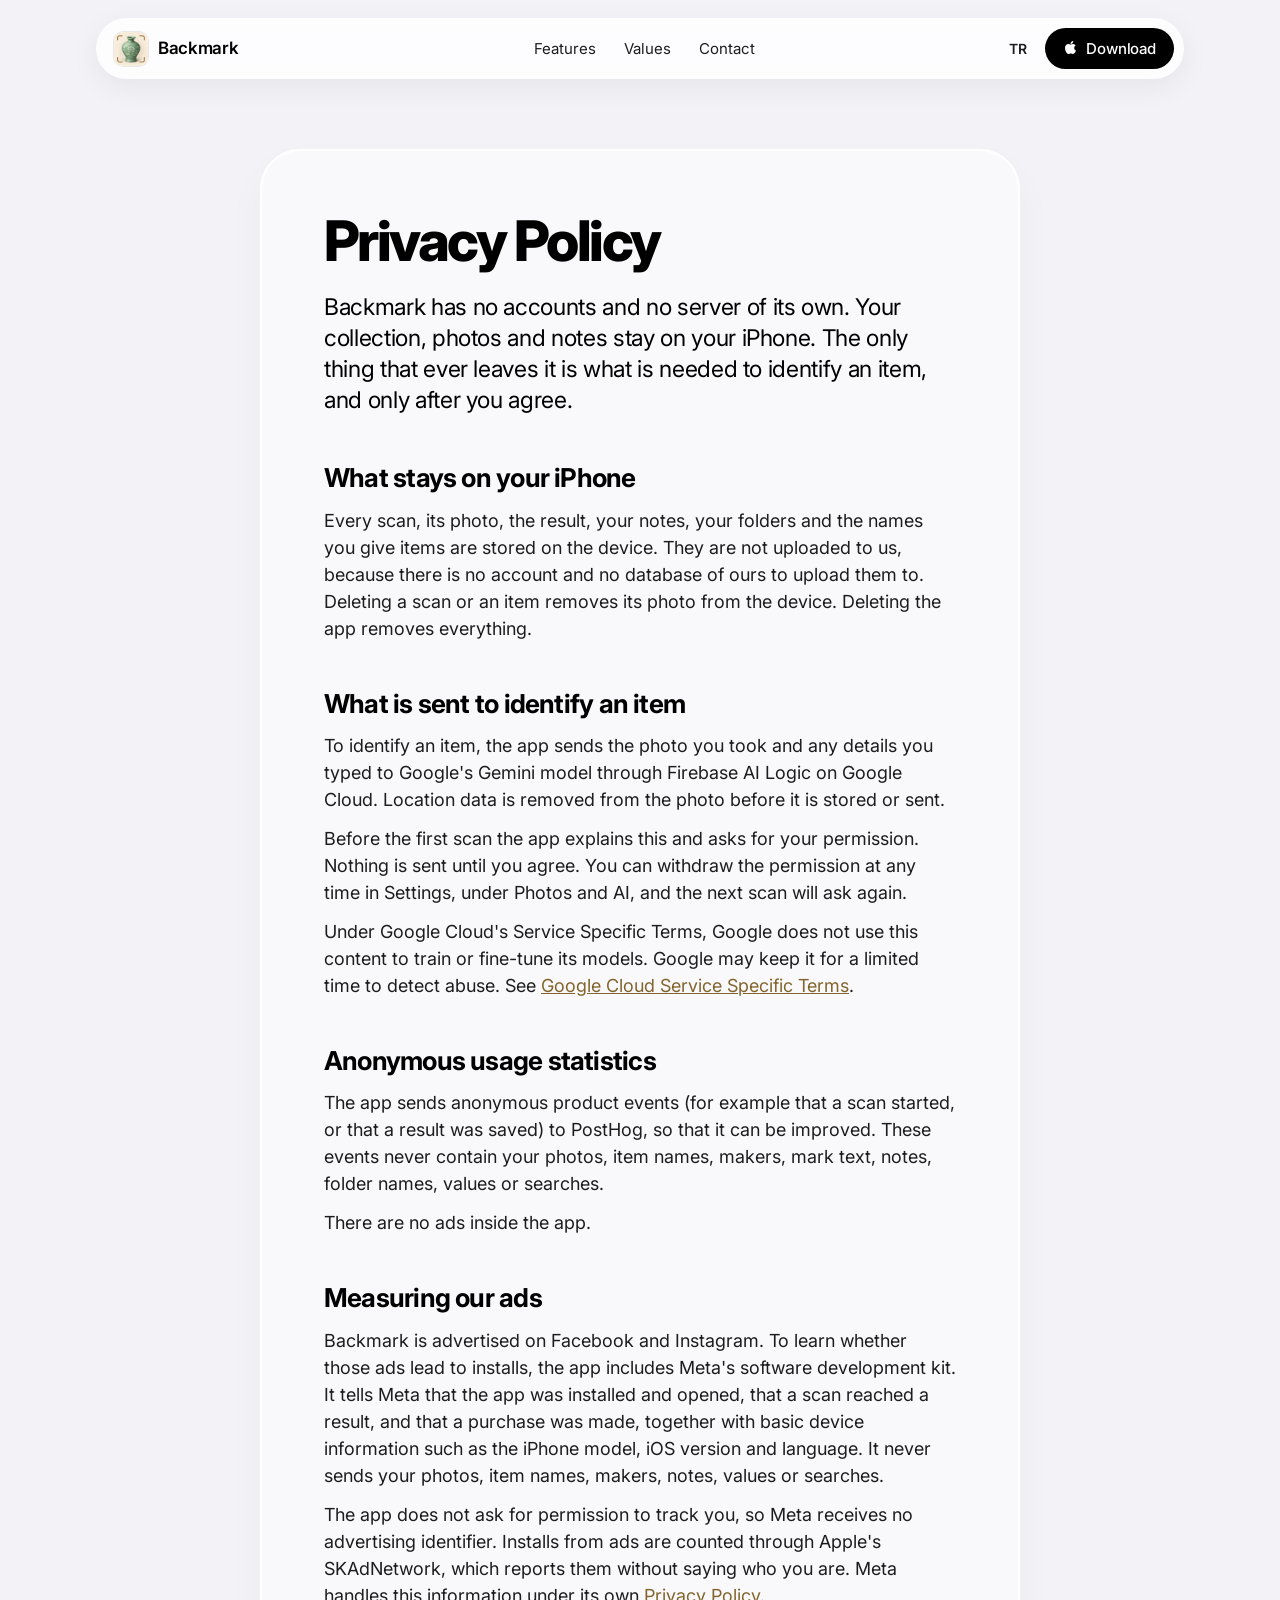
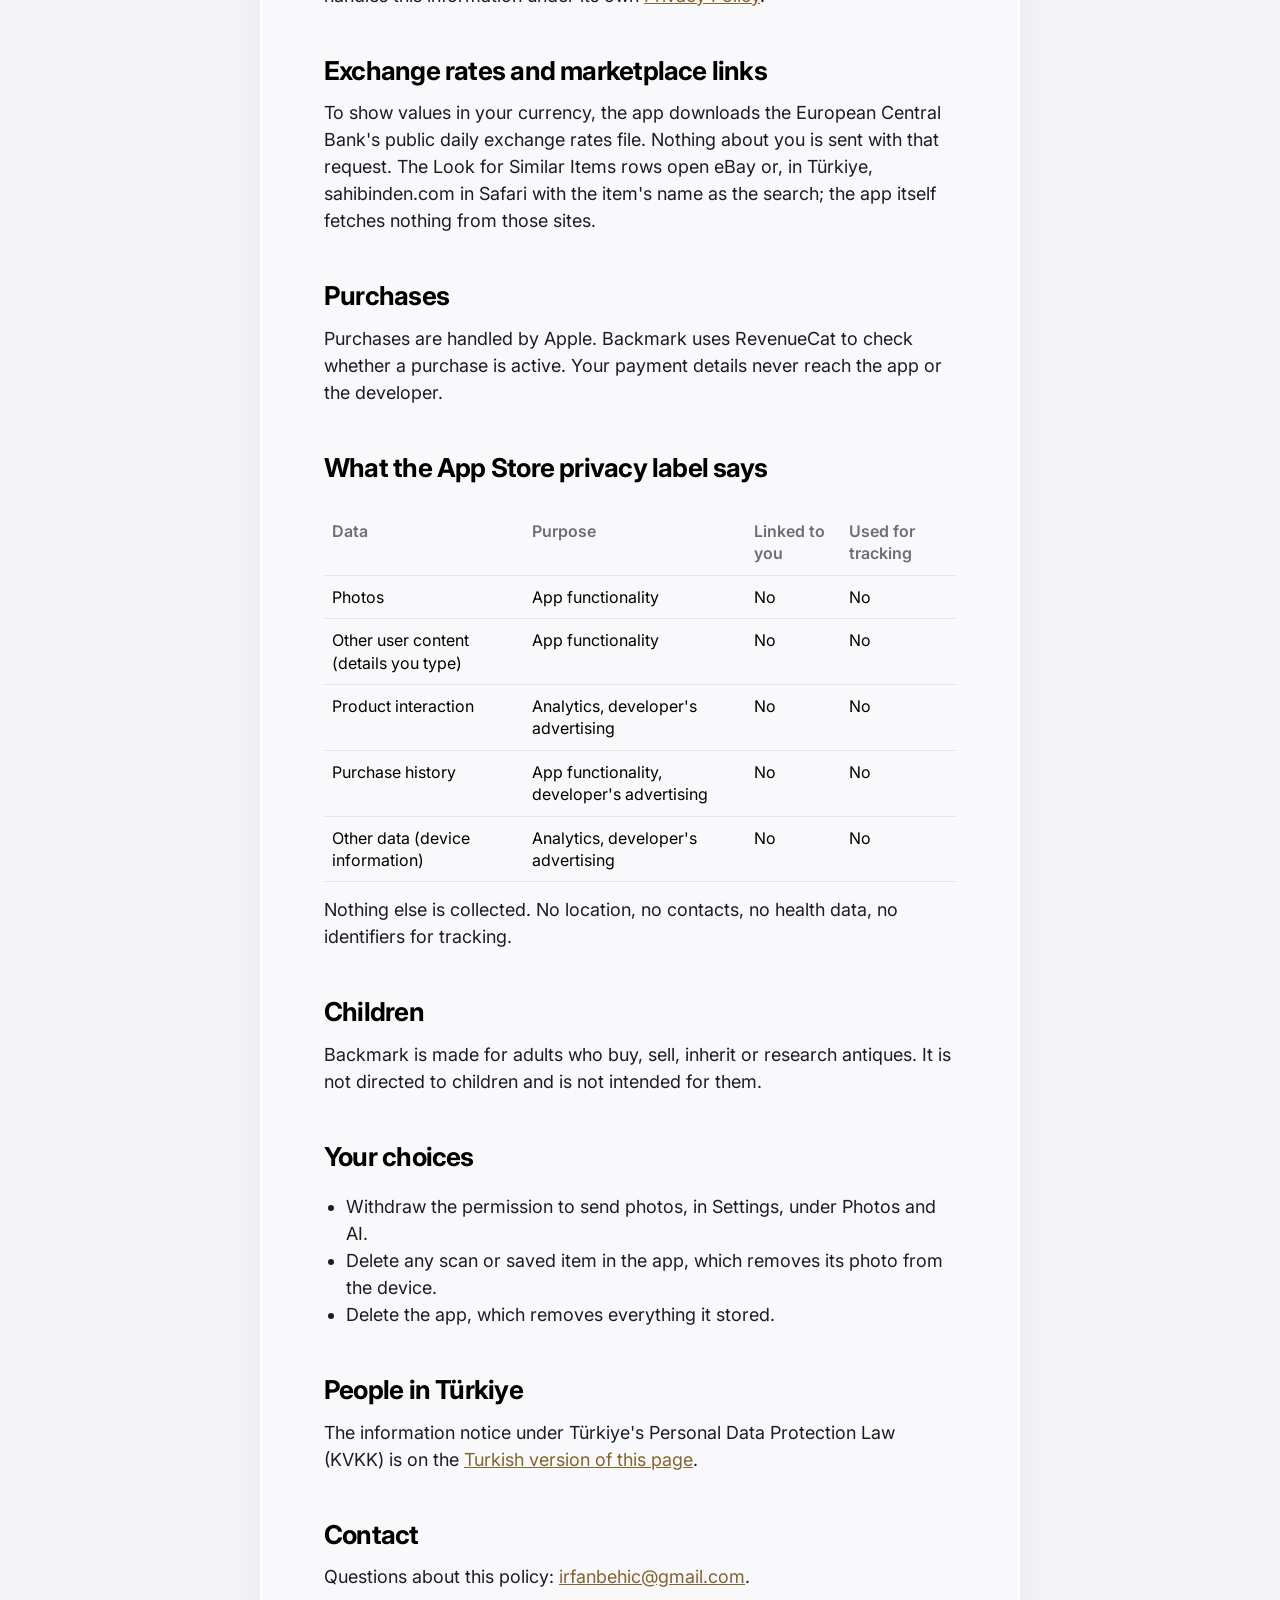
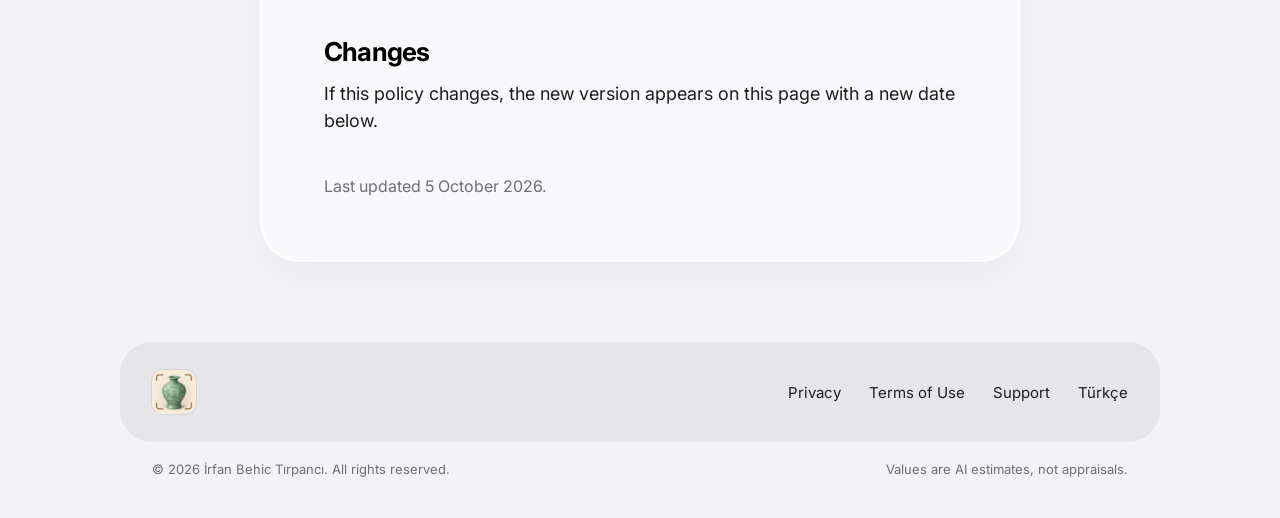
==== commit 9291350c: "docs(privacy): Meta SDK for measuring our ads (1.0.2) Co-Authored-By: Claude Opus 5.5 <noreply@anthr" ====
--- a/privacy/index.html
+++ b/privacy/index.html
@@ -63,8 +63,18 @@
   <p>The app sends anonymous product events (for example that a scan started, or that a result was
   saved) to PostHog, so that it can be improved. These events never contain your photos, item names,
   makers, mark text, notes, folder names, values or searches.</p>
-  <p>There is no advertising, no tracking across apps or websites, and no identifier used for
-  tracking. The app never asks for tracking permission because nothing tracks.</p>
+  <p>There are no ads inside the app.</p>
+
+  <h2>Measuring our ads</h2>
+  <p>Backmark is advertised on Facebook and Instagram. To learn whether those ads lead to installs,
+  the app includes Meta's software development kit. It tells Meta that the app was installed and
+  opened, that a scan reached a result, and that a purchase was made, together with basic device
+  information such as the iPhone model, iOS version and language. It never sends your photos, item
+  names, makers, notes, values or searches.</p>
+  <p>The app does not ask for permission to track you, so Meta receives no advertising identifier.
+  Installs from ads are counted through Apple's SKAdNetwork, which reports them without saying who
+  you are. Meta handles this information under its own
+  <a href="https://www.facebook.com/privacy/policy/">Privacy Policy</a>.</p>
 
   <h2>Exchange rates and marketplace links</h2>
   <p>To show values in your currency, the app downloads the European Central Bank's public daily
@@ -81,8 +91,9 @@
     <tr><th>Data</th><th>Purpose</th><th>Linked to you</th><th>Used for tracking</th></tr>
     <tr><td>Photos</td><td>App functionality</td><td>No</td><td>No</td></tr>
     <tr><td>Other user content (details you type)</td><td>App functionality</td><td>No</td><td>No</td></tr>
-    <tr><td>Product interaction</td><td>Analytics</td><td>No</td><td>No</td></tr>
-    <tr><td>Purchase history</td><td>App functionality</td><td>No</td><td>No</td></tr>
+    <tr><td>Product interaction</td><td>Analytics, developer's advertising</td><td>No</td><td>No</td></tr>
+    <tr><td>Purchase history</td><td>App functionality, developer's advertising</td><td>No</td><td>No</td></tr>
+    <tr><td>Other data (device information)</td><td>Analytics, developer's advertising</td><td>No</td><td>No</td></tr>
   </table></div>
   <p>Nothing else is collected. No location, no contacts, no health data, no identifiers for
   tracking.</p>
@@ -108,7 +119,7 @@
   <h2>Changes</h2>
   <p>If this policy changes, the new version appears on this page with a new date below.</p>
 
-  <p class="updated">Last updated 24 September 2026.</p>
+  <p class="updated">Last updated 5 October 2026.</p>
 </article>
 </main>
 
